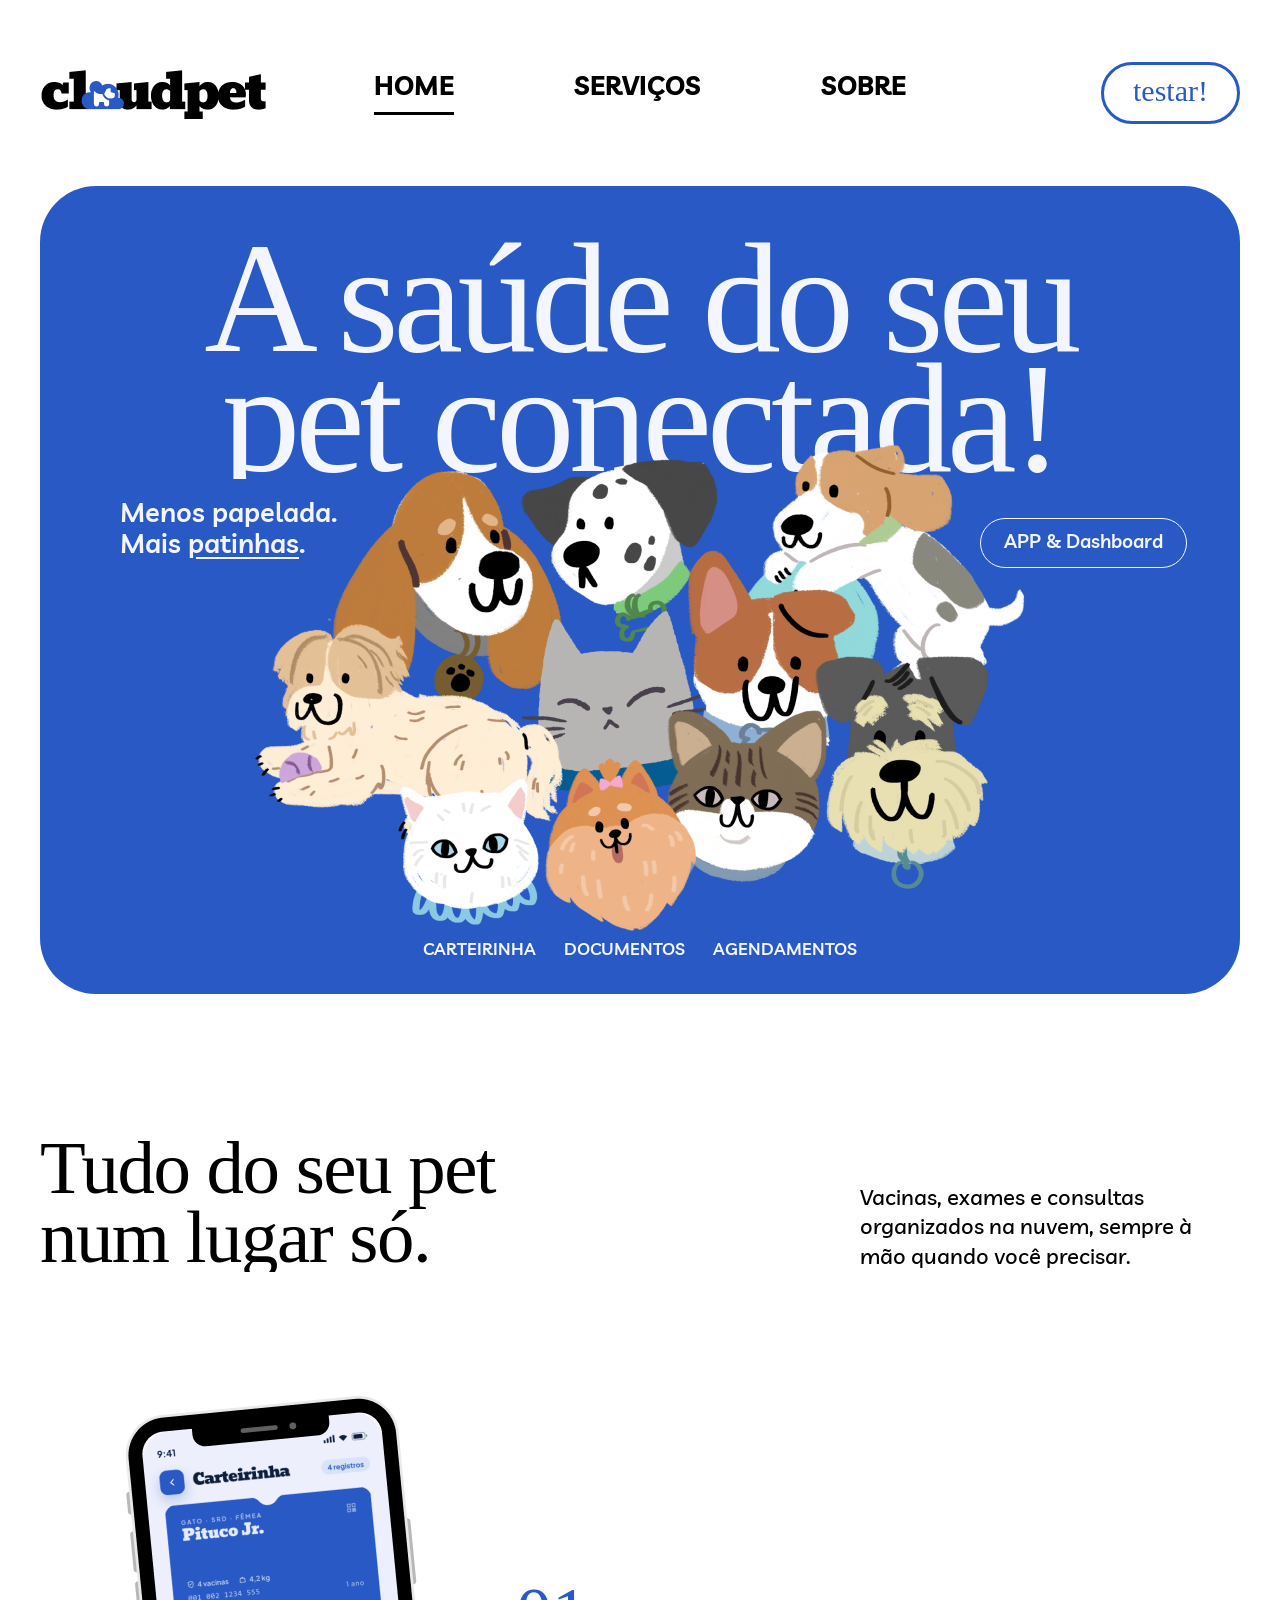
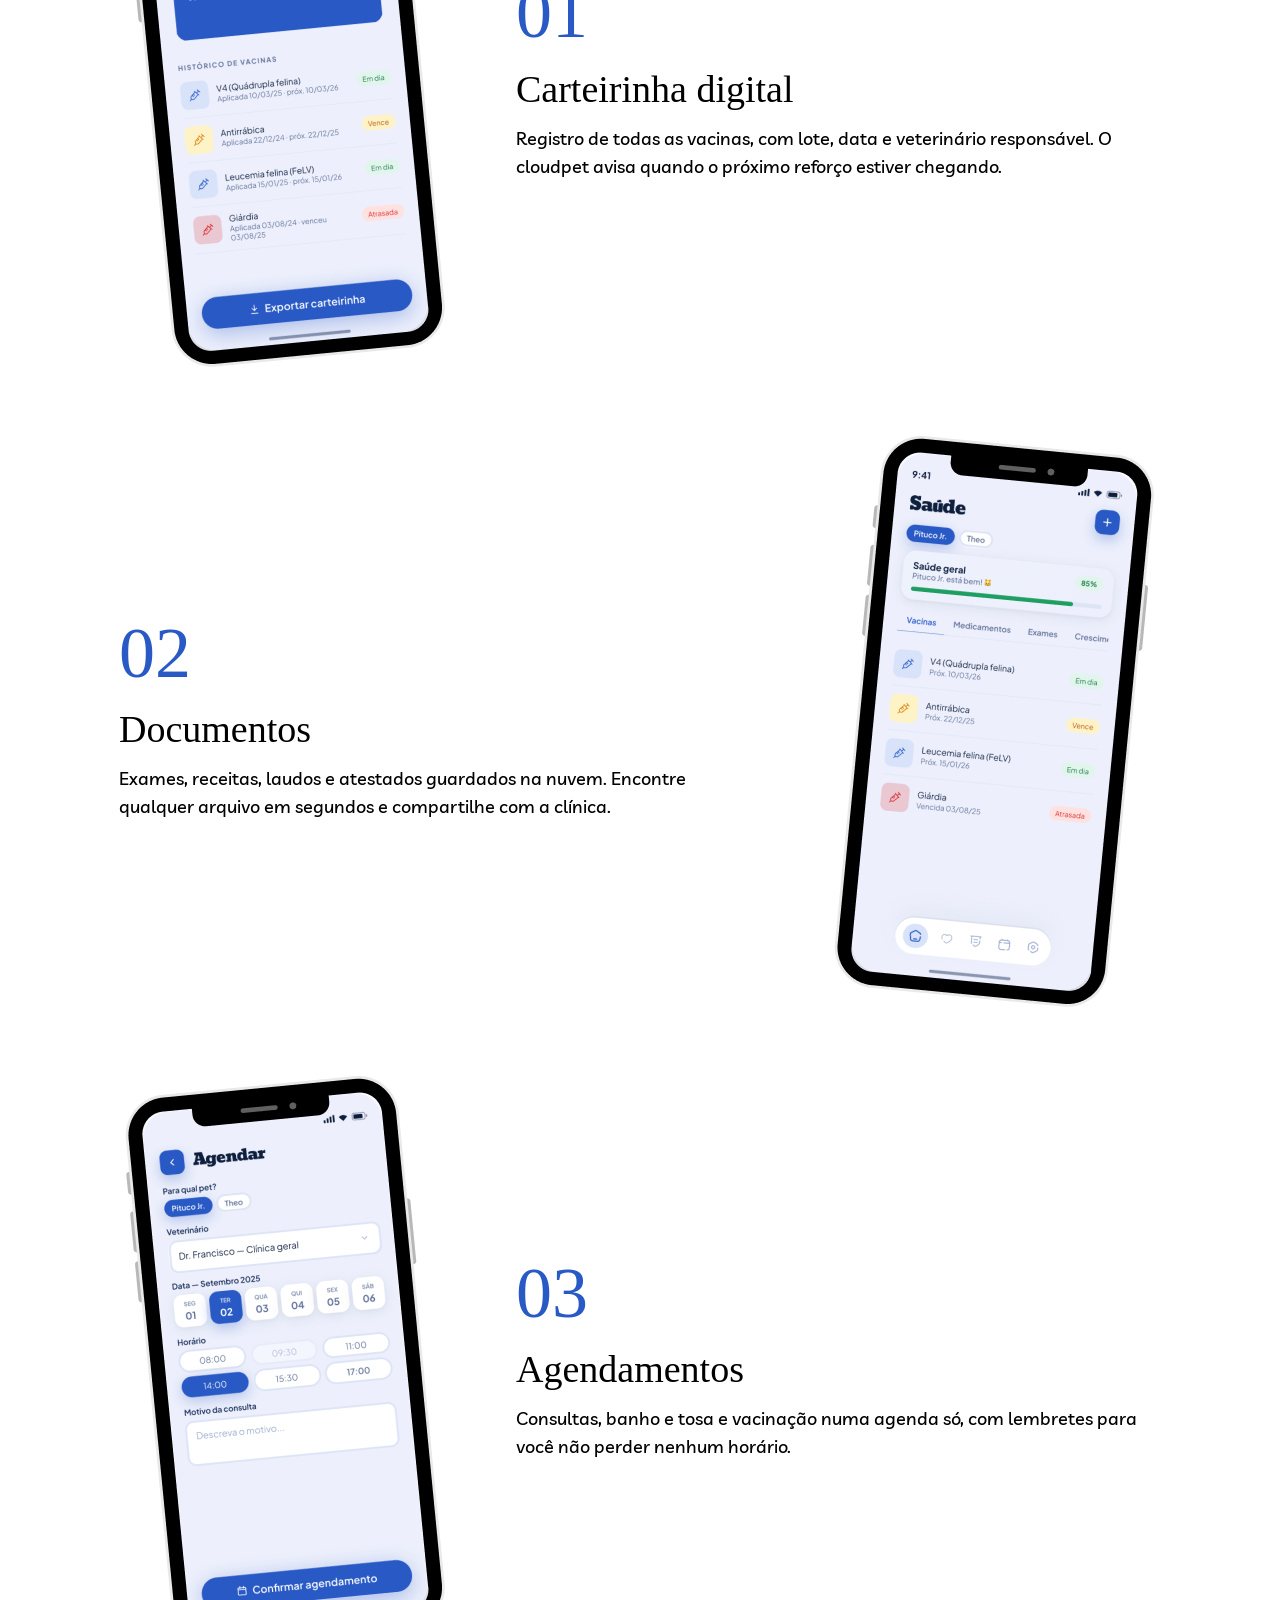
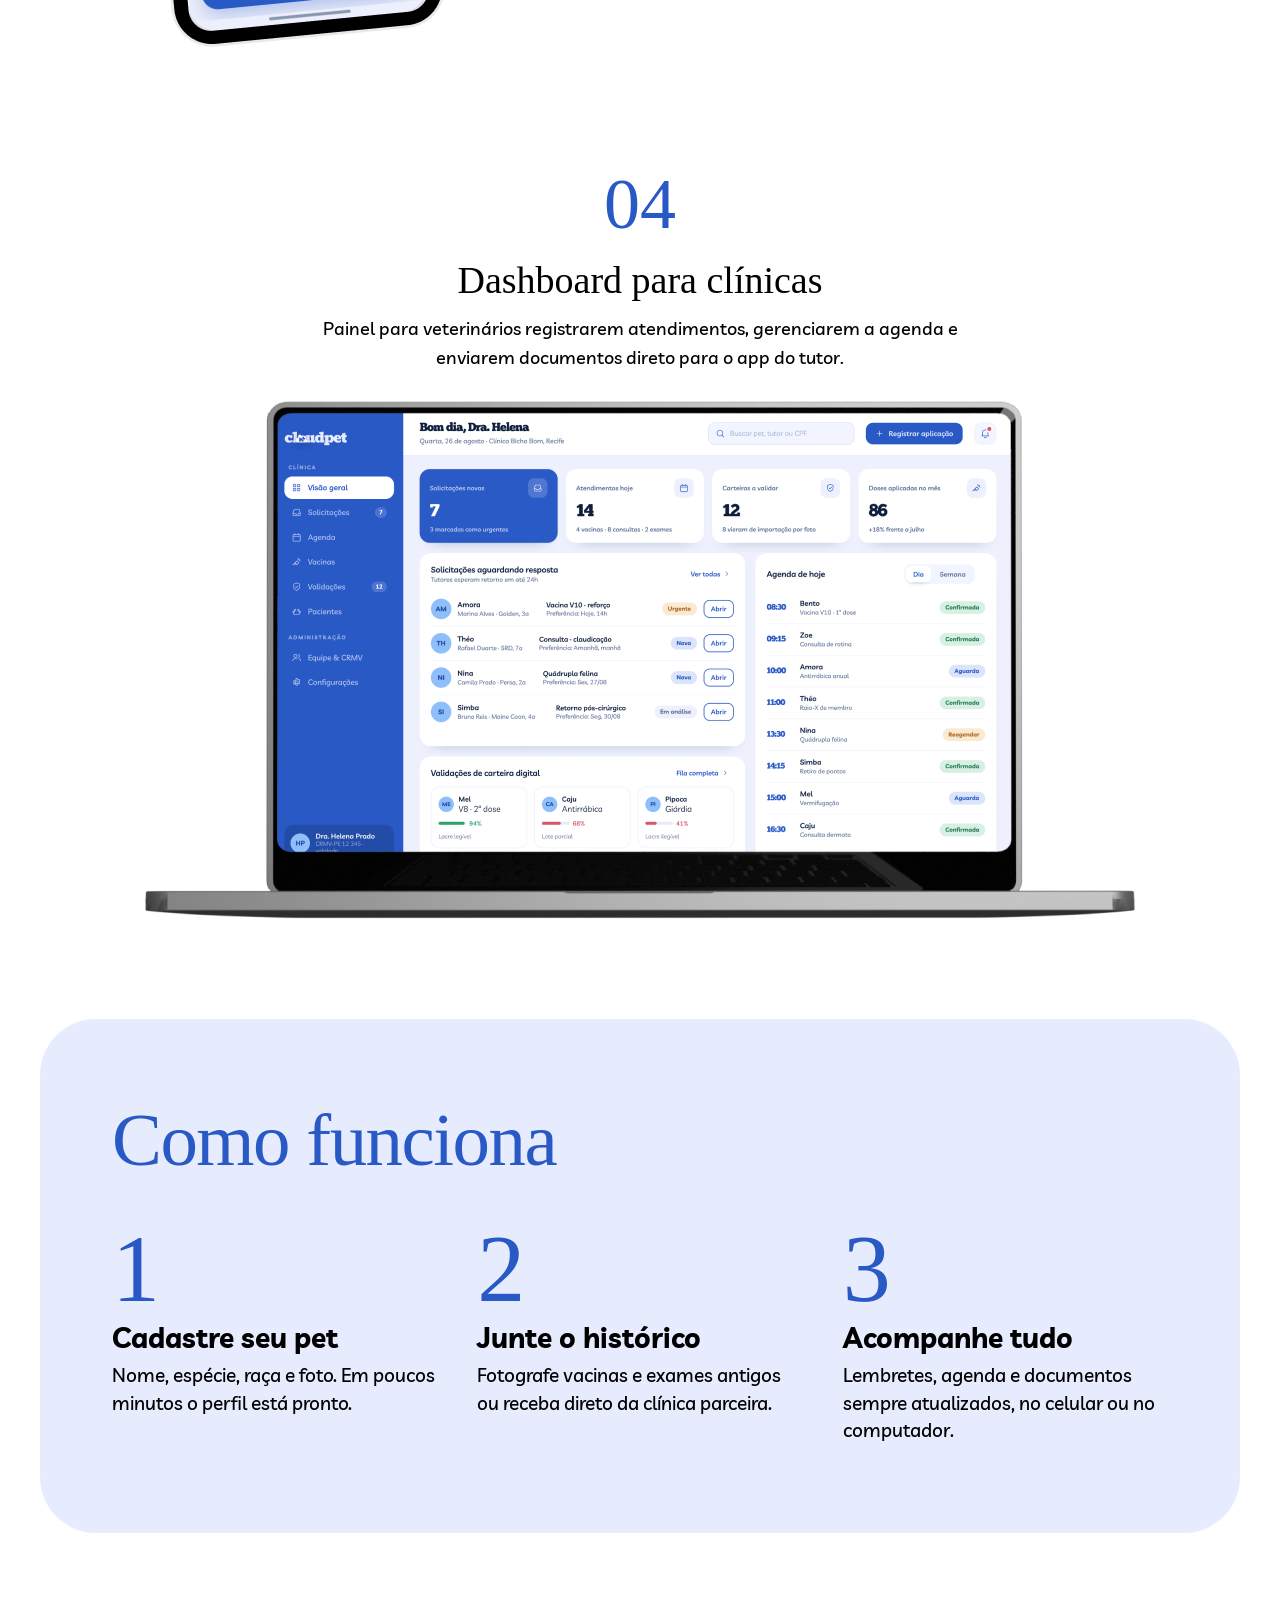
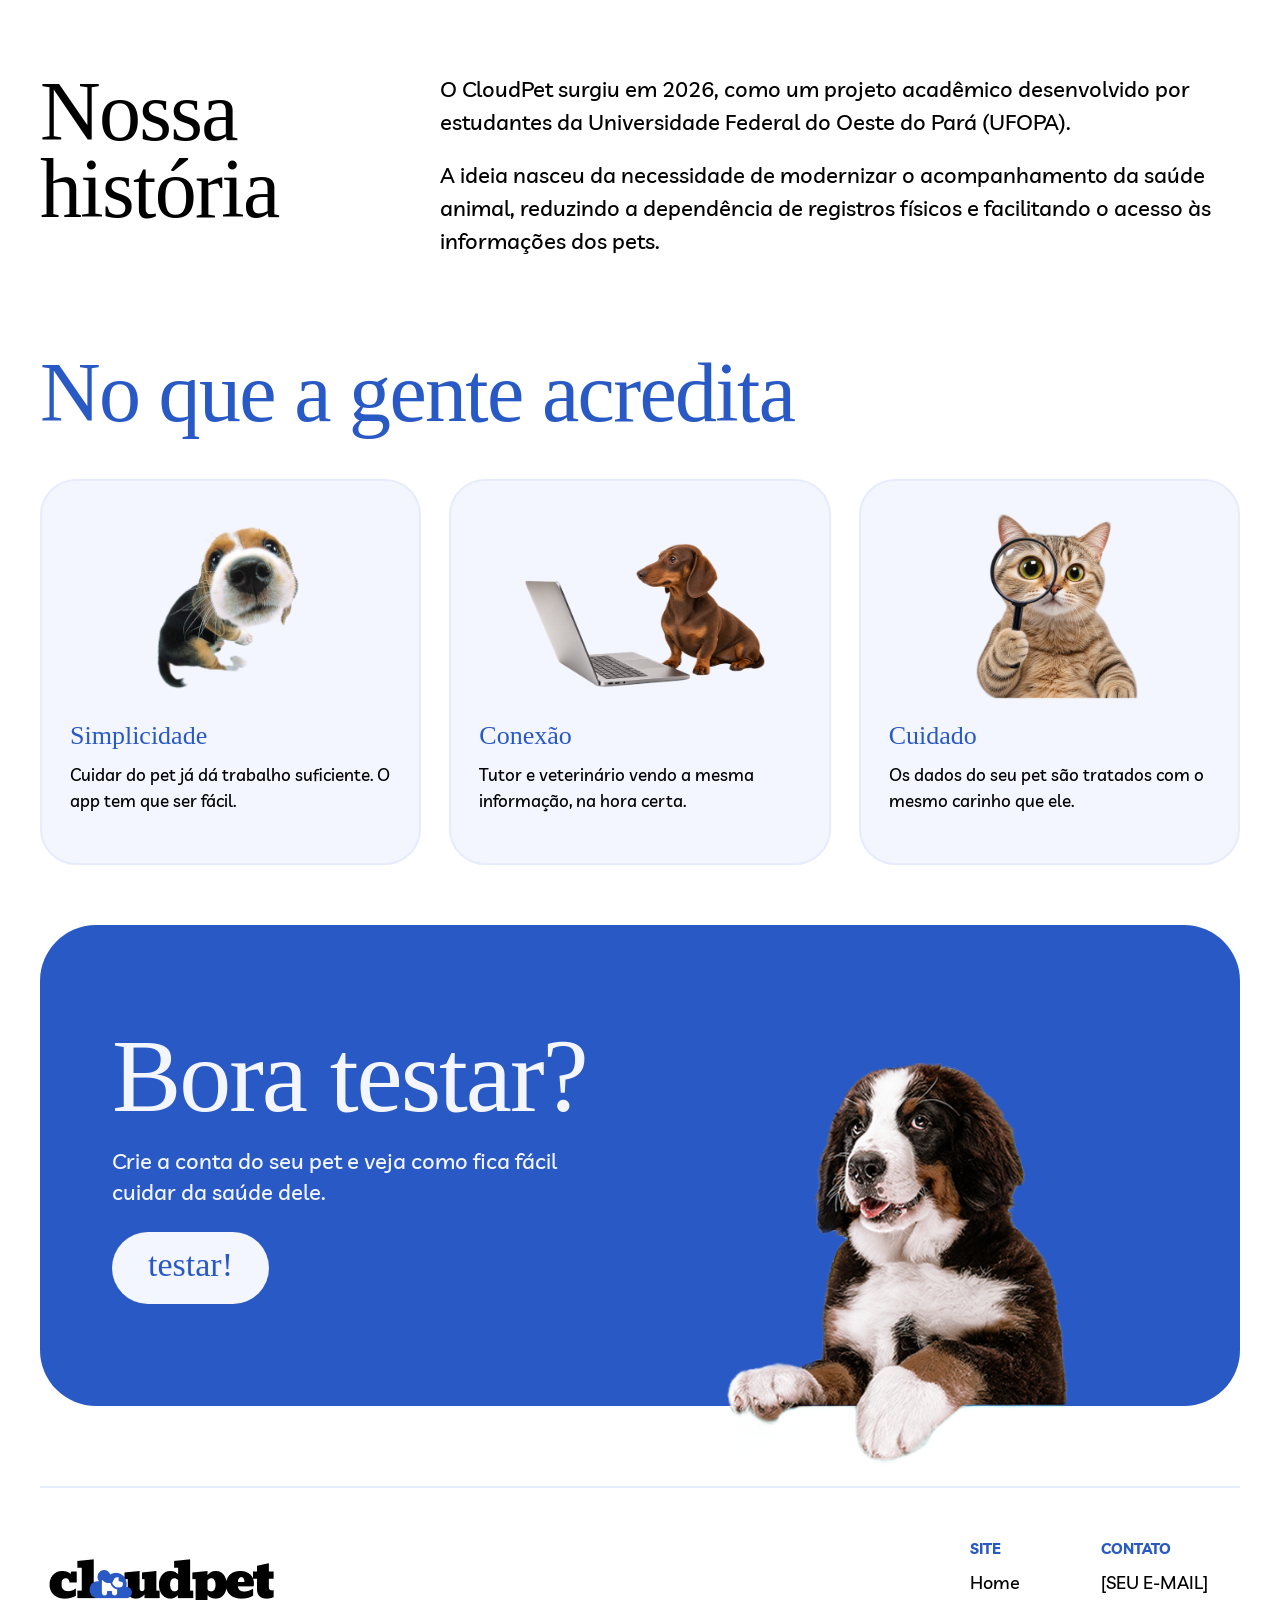
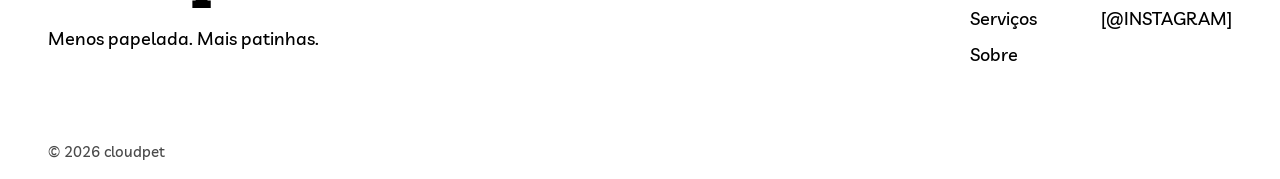
==== index.html @ 72452ed3 "feat: initial files" ====
<!doctype html>
<html lang="pt-BR">
  <head>
    <meta charset="UTF-8" />
    <meta name="viewport" content="width=device-width, initial-scale=1, viewport-fit=cover" />
    <meta name="description" content="Cloudpet reúne vacinas, exames, consultas e documentos do seu pet em um só lugar." />
    <title>cloudpet — A saúde do seu pet conectada</title>
    <link rel="preconnect" href="https://db.onlinewebfonts.com" crossorigin />
    <link rel="preconnect" href="https://fonts.googleapis.com" />
    <link rel="preconnect" href="https://fonts.gstatic.com" crossorigin />
    <link rel="preload" href="https://db.onlinewebfonts.com/t/121c0534a4638305bbe716625832a5ba.woff2" as="font" type="font/woff2" crossorigin />
    <link href="https://fonts.googleapis.com/css2?family=Livvic:wght@500;600;700&display=swap" rel="stylesheet" />
    <link rel="stylesheet" href="styles.css" />
    <script src="script.js" defer></script>
  </head>
  <body>
    <!--
      THESIS: A saúde do pet vira uma história conectada; recusamos o hero genérico de app com mockup lateral.
      OWN-WORLD: Azul cloudpet, superfícies lilás-neve, tipografia slab expressiva, cápsulas finas e cantos amplos.
      STORY: O tutor entende a centralização, vê os três recursos, aprende o fluxo e encontra o teste.
      FIRST VIEWPORT: Navegação leve sobre um campo azul; título monumental, matilha central e atalhos na base.
      FORM: Reprodução fiel do frame Figma 548:34, direção visual fixada pelo usuário; seed key figma-548-34.
      FINISH: unreviewed and undocumented is unfinished; this build ends with the finish review, the verdict, and DESIGN.md
    -->
    <header class="site-header shell" id="home">
      <a class="brand" href="#home" aria-label="cloudpet — início">
        <img src="assets/cloudpet-logo.png" alt="cloudpet" width="228" height="92" />
      </a>

      <button class="menu-button" type="button" aria-label="Abrir menu" aria-expanded="false" aria-controls="main-nav">
        <span></span><span></span>
      </button>

      <nav class="main-nav" id="main-nav" aria-label="Principal">
        <a class="active" href="#home">Home</a>
        <a href="#servicos">Serviços</a>
        <a href="#sobre">Sobre</a>
      </nav>

      <a class="button button-outline header-cta" href="#testar">testar!</a>
    </header>

    <main>
      <section class="hero shell" aria-labelledby="hero-title">
        <h1 id="hero-title">A saúde do seu<br />pet conectada!</h1>
        <p class="hero-note">Menos papelada.<br />Mais <a href="#servicos">patinhas</a>.</p>
        <a class="hero-chip" href="#sobre">APP &amp; Dashboard</a>
        <img class="hero-pets" src="assets/pets-hero.png" alt="Ilustração de vários cães e gatos juntos" width="770" height="486" />
        <nav class="hero-links" aria-label="Recursos em destaque">
          <a href="#carteirinha">Carteirinha</a>
          <a href="#documentos">Documentos</a>
          <a href="#agendamentos">Agendamentos</a>
        </nav>
      </section>

      <section class="features shell section-space" id="servicos" aria-labelledby="features-title">
        <div class="section-intro reveal">
          <h2 id="features-title">Tudo do seu pet<br />num lugar só.</h2>
          <p>Vacinas, exames e consultas organizados na nuvem, sempre à mão quando você precisar.</p>
        </div>

        <div class="service-details">
          <article class="service-detail reveal" id="carteirinha">
            <figure class="service-visual">
              <img src="assets/carteirinha-digital.png" alt="Carteirinha digital do pet exibida no aplicativo cloudpet" width="333" height="580" />
            </figure>
            <div class="service-copy">
              <span class="service-number" aria-hidden="true">01</span>
              <h3>Carteirinha digital</h3>
              <p>Registro de todas as vacinas, com lote, data e veterinário responsável. O cloudpet avisa quando o próximo reforço estiver chegando.</p>
            </div>
          </article>

          <article class="service-detail service-detail--reverse reveal" id="documentos">
            <figure class="service-visual">
              <img src="assets/documentos-phone.png" alt="Documentos de saúde do pet organizados no aplicativo cloudpet" width="333" height="580" />
            </figure>
            <div class="service-copy">
              <span class="service-number" aria-hidden="true">02</span>
              <h3>Documentos</h3>
              <p>Exames, receitas, laudos e atestados guardados na nuvem. Encontre qualquer arquivo em segundos e compartilhe com a clínica.</p>
            </div>
          </article>

          <article class="service-detail reveal" id="agendamentos">
            <figure class="service-visual">
              <img src="assets/agendamentos-phone.png" alt="Agenda de consultas e cuidados exibida no aplicativo cloudpet" width="333" height="580" />
            </figure>
            <div class="service-copy">
              <span class="service-number" aria-hidden="true">03</span>
              <h3>Agendamentos</h3>
              <p>Consultas, banho e tosa e vacinação numa agenda só, com lembretes para você não perder nenhum horário.</p>
            </div>
          </article>

          <article class="service-detail service-detail--dashboard reveal">
            <div class="service-copy">
              <span class="service-number" aria-hidden="true">04</span>
              <h3>Dashboard para clínicas</h3>
              <p>Painel para veterinários registrarem atendimentos, gerenciarem a agenda e enviarem documentos direto para o app do tutor.</p>
            </div>
            <figure class="service-visual">
              <img src="assets/dashboard-clinicas.png" alt="Dashboard cloudpet para clínicas veterinárias exibido em um notebook" width="991" height="518" />
            </figure>
          </article>
        </div>
      </section>

      <section class="steps shell reveal" aria-labelledby="steps-title">
        <h2 id="steps-title">Como funciona</h2>
        <ol>
          <li><span>1</span><h3>Cadastre seu pet</h3><p>Nome, espécie, raça e foto. Em poucos minutos o perfil está pronto.</p></li>
          <li><span>2</span><h3>Junte o histórico</h3><p>Fotografe vacinas e exames antigos ou receba direto da clínica parceira.</p></li>
          <li><span>3</span><h3>Acompanhe tudo</h3><p>Lembretes, agenda e documentos sempre atualizados, no celular ou no computador.</p></li>
        </ol>
      </section>

      <section class="about-section shell section-space" id="sobre" aria-labelledby="about-title">
        <div class="about-story reveal">
          <h2 id="about-title">Nossa<br />história</h2>
          <div class="about-story-copy">
            <p>O CloudPet surgiu em 2026, como um projeto acadêmico desenvolvido por estudantes da Universidade Federal do Oeste do Pará (UFOPA).</p>
            <p>A ideia nasceu da necessidade de modernizar o acompanhamento da saúde animal, reduzindo a dependência de registros físicos e facilitando o acesso às informações dos pets.</p>
          </div>
        </div>

        <div class="beliefs reveal" aria-labelledby="beliefs-title">
          <h2 id="beliefs-title">No que a gente acredita</h2>
          <div class="beliefs-grid">
            <article class="belief-card">
              <div class="belief-visual belief-visual--simplicity">
                <img src="assets/about-simplicidade.png" alt="Cachorrinho curioso aproximando o focinho" width="197" height="197" />
              </div>
              <h3>Simplicidade</h3>
              <p>Cuidar do pet já dá trabalho suficiente. O app tem que ser fácil.</p>
            </article>

            <article class="belief-card">
              <div class="belief-visual belief-visual--connection">
                <img src="assets/about-conexao.png" alt="Cachorro ao lado de um notebook" width="700" height="467" />
              </div>
              <h3>Conexão</h3>
              <p>Tutor e veterinário vendo a mesma informação, na hora certa.</p>
            </article>

            <article class="belief-card">
              <div class="belief-visual belief-visual--care">
                <img src="assets/about-cuidado.png" alt="Gato observando através de uma lupa" width="600" height="486" />
              </div>
              <h3>Cuidado</h3>
              <p>Os dados do seu pet são tratados com o mesmo carinho que ele.</p>
            </article>
          </div>
        </div>
      </section>

      <section class="cta shell reveal" id="testar" aria-labelledby="cta-title">
        <div class="cta-copy">
          <h2 id="cta-title">Bora testar?</h2>
          <p>Crie a conta do seu pet e veja como fica fácil cuidar da saúde dele.</p>
          <a class="button button-light" href="#contato" data-test-access>testar!</a>
          <p class="cta-status" id="cta-status" role="status" aria-live="polite" hidden></p>
        </div>
        <img class="dog" src="assets/puppy-cta-v2.png" alt="Filhote de boiadeiro de Berna apoiado na borda" width="1224" height="1008" />
      </section>
    </main>

    <footer class="site-footer shell">
      <div class="footer-brand">
        <img src="assets/cloudpet-logo.png" alt="cloudpet" width="228" height="92" />
        <p>Menos papelada. Mais patinhas.</p>
      </div>
      <div class="footer-links">
        <div><strong>Site</strong><a href="#home">Home</a><a href="#servicos">Serviços</a><a href="#sobre">Sobre</a></div>
        <div id="contato"><strong>Contato</strong><span>[SEU E-MAIL]</span><span>[@INSTAGRAM]</span></div>
      </div>
      <small>© <span id="current-year">2026</span> cloudpet</small>
    </footer>
  </body>
</html>
---- styles.css ----
@font-face {
  font-family: "ChunkFiveEx";
  src:
    url("https://db.onlinewebfonts.com/t/121c0534a4638305bbe716625832a5ba.woff2") format("woff2"),
    url("https://db.onlinewebfonts.com/t/121c0534a4638305bbe716625832a5ba.woff") format("woff");
  font-style: normal;
  font-weight: 400;
  font-display: swap;
}

:root {
  --blue: #2859c5;
  --blue-dark: #1847ad;
  --ink: #000;
  --snow: #f4f6ff;
  --mist: #e7ebfe;
  --muted: #4a4a4a;
  --display: "ChunkFiveEx", "Chunk Five", Rockwell, Georgia, serif;
  --body: "Livvic", Arial, sans-serif;
  --shell: 1360px;
  --ease-arrive: cubic-bezier(.16, 1, .3, 1);
}

*, *::before, *::after { box-sizing: border-box; }

html { scroll-behavior: smooth; }

body {
  margin: 0;
  color: var(--ink);
  background: #fff;
  font-family: var(--body);
  font-size: 18px;
  font-weight: 500;
  line-height: 1.45;
  overflow-x: hidden;
}

img { display: block; max-width: 100%; height: auto; }
h1, h2, h3, p { overflow-wrap: break-word; }
a { color: inherit; text-decoration: none; }
button { font: inherit; }

.shell {
  width: min(var(--shell), calc(100% - 80px));
  margin-inline: auto;
}

.site-header {
  position: relative;
  z-index: 100;
  min-height: 186px;
  display: grid;
  grid-template-columns: 1fr auto 1fr;
  align-items: center;
  gap: 40px;
  animation: header-in 620ms var(--ease-arrive) both;
}

.brand { justify-self: start; width: 228px; height: 92px; }
.brand img, .footer-brand img { width: 228px; height: 92px; object-fit: contain; }

.main-nav { display: flex; align-items: center; gap: 112px; }
.main-nav a {
  padding: 8px 4px 12px;
  font-size: 26px;
  font-weight: 700;
  text-transform: uppercase;
}
.main-nav a::after {
  content: "";
  display: block;
  height: 3px;
  margin-top: 8px;
  background: currentColor;
  transform: scaleX(0);
  transform-origin: left;
  transition: transform 220ms ease;
}
.main-nav a:hover::after, .main-nav a:focus-visible::after, .main-nav a.active::after { transform: scaleX(1); }

.button {
  width: max-content;
  min-height: 62px;
  display: inline-flex;
  align-items: center;
  justify-content: center;
  padding: 10px 29px 15px;
  border-radius: 999px;
  font-family: var(--display);
  font-size: 30px;
  line-height: 1;
  transition: transform 180ms ease, background-color 180ms ease, color 180ms ease;
}
.button:hover { transform: translateY(-2px); }
.button:focus-visible, a:focus-visible, button:focus-visible { outline: 3px solid #f0c852; outline-offset: 4px; }
.button-outline { border: 3px solid var(--blue); color: var(--blue); }
.button-outline:hover { color: #fff; background: var(--blue); }
.header-cta { justify-self: end; }
.menu-button { display: none; }

.hero {
  position: relative;
  height: 808px;
  overflow: hidden;
  border-radius: 56px;
  color: var(--snow);
  background: var(--blue);
}

.hero h1, h2, .service-detail h3, .service-number, .steps li > span {
  font-family: var(--display);
  font-weight: 400;
}

.hero h1 {
  position: relative;
  z-index: 2;
  margin: 52px 24px 0;
  font-size: clamp(76px, 12.3vw, 177px);
  line-height: .765;
  letter-spacing: -.035em;
  text-align: center;
  text-wrap: balance;
  animation: hero-title-in 780ms cubic-bezier(.16,1,.3,1) both;
}

.hero-pets {
  position: absolute;
  z-index: 2;
  bottom: 63px;
  left: 50%;
  width: 770px;
  height: 486px;
  object-fit: contain;
  transform: translateX(-50%);
  animation: hero-pets-in 900ms 90ms cubic-bezier(.16,1,.3,1) both;
}

@keyframes hero-title-in {
  from { opacity: .2; filter: blur(8px); clip-path: inset(0 0 34% 0); transform: translateY(18px); }
  to { opacity: 1; filter: blur(0); clip-path: inset(0); transform: translateY(0); }
}

@keyframes hero-pets-in {
  from { opacity: .35; filter: blur(7px); transform: translateX(-50%) translateY(34px) scale(.97); }
  to { opacity: 1; filter: blur(0); transform: translateX(-50%) translateY(0) scale(1); }
}

.hero-note {
  position: absolute;
  z-index: 3;
  top: 311px;
  left: 80px;
  margin: 0;
  font-size: 27px;
  font-weight: 600;
  line-height: 1.15;
  animation: hero-support-in 620ms 260ms var(--ease-arrive) both;
}
.hero-note a { text-decoration: underline; text-underline-offset: 4px; }
.hero-chip {
  display: inline-flex;
  align-items: center;
  min-height: 46px;
  padding: 9px 23px 11px;
  border: 1px solid currentColor;
  border-radius: 999px;
  font-size: 19px;
  font-weight: 600;
}
.hero-chip { position: absolute; z-index: 3; top: 332px; right: 53px; }
.hero-chip { animation: hero-support-in 620ms 340ms var(--ease-arrive) both; }
.hero-links {
  position: absolute;
  z-index: 3;
  bottom: 22px;
  left: 50%;
  display: flex;
  gap: 28px;
  transform: translateX(-50%);
}
.hero-links a { padding: 10px 0; font-size: 17px; font-weight: 600; text-transform: uppercase; }
.hero-links { animation: hero-support-in 620ms 440ms var(--ease-arrive) both; }

@keyframes header-in {
  from { opacity: .2; transform: translateY(-18px); }
  to { opacity: 1; transform: translateY(0); }
}

@keyframes hero-support-in {
  from { opacity: 0; filter: blur(6px); }
  to { opacity: 1; filter: blur(0); }
}

.section-space { padding-block: 140px 40px; }
.section-intro { display: grid; grid-template-columns: minmax(0, 820px) 380px; align-items: end; justify-content: space-between; gap: 40px; margin-bottom: 56px; }
.section-intro h2, .steps h2, .about-story h2, .beliefs h2, .cta h2 {
  margin: 0;
  font-size: clamp(58px, 5.85vw, 84px);
  line-height: .92;
  letter-spacing: -.02em;
}
.section-intro p { max-width: 380px; margin: 0; font-size: 22px; line-height: 1.35; }

.service-details { display: grid; gap: 60px; padding-top: 64px; }
.service-detail {
  min-height: 580px;
  display: grid;
  grid-template-columns: 333px minmax(0, 645px);
  grid-template-areas: "visual copy";
  align-items: center;
  justify-content: center;
  gap: 64px;
}
.service-detail--reverse { grid-template-areas: "copy visual"; grid-template-columns: minmax(0, 645px) 333px; }
.service-visual { grid-area: visual; margin: 0; }
.service-visual img { width: 100%; height: auto; }
.service-copy { grid-area: copy; width: 100%; }
.service-number { display: block; color: var(--blue); font-size: 72px; line-height: .9; }
.service-detail h3 { margin: 19px 0 10px; font-size: 38px; line-height: 1.3; }
.service-detail p { max-width: 645px; margin: 0; font-size: 18px; line-height: 1.6; }
.service-detail--dashboard {
  min-height: 0;
  grid-template-columns: minmax(0, 991px);
  grid-template-areas: "copy" "visual";
  gap: 28px;
  padding-top: 60px;
  text-align: center;
}
.service-detail--dashboard .service-copy { max-width: 645px; justify-self: center; }
.service-detail--dashboard .service-visual { width: 100%; max-width: 991px; }

.steps {
  margin-top: 60px;
  padding: 87px 72px 88px;
  border-radius: 56px;
  background: var(--mist);
}
.steps h2 { color: var(--blue); }
.steps ol { display: grid; grid-template-columns: repeat(3, 1fr); gap: 40px; margin: 52px 0 0; padding: 0; list-style: none; }
.steps li > span { color: var(--blue); font-size: 96px; line-height: .9; }
.steps h3 { margin: 8px 0 8px; font-size: 28px; line-height: 1.2; }
.steps p { max-width: 360px; margin: 0; font-size: 19px; line-height: 1.45; }

.about-section { padding-bottom: 60px; }
.about-story {
  display: grid;
  grid-template-columns: minmax(0, 1fr) minmax(0, 2fr);
  gap: 0;
  align-items: start;
}
.about-story h2 { margin: 0; font-size: 84px; line-height: .92; letter-spacing: -.02em; }
.about-story-copy { display: grid; gap: 20px; }
.about-story-copy p { max-width: 850px; margin: 0; font-size: 22px; line-height: 1.5; }
.beliefs { padding-top: 96px; }
.beliefs h2 { margin: 0; color: var(--blue); font-size: 84px; line-height: .92; letter-spacing: -.02em; }
.beliefs-grid { display: grid; grid-template-columns: repeat(3, minmax(0, 1fr)); gap: 28px; margin-top: 48px; }
.belief-card {
  min-height: 386px;
  display: grid;
  grid-template-rows: 194px auto 1fr;
  align-content: start;
  padding: 28px;
  border: 2px solid var(--mist);
  border-radius: 36px;
  background: var(--snow);
  overflow: hidden;
}
.belief-visual { display: flex; align-items: center; justify-content: center; min-width: 0; }
.belief-visual img { width: auto; max-width: 100%; height: auto; max-height: 100%; object-fit: contain; }
.belief-visual--simplicity img { width: 197px; }
.belief-visual--connection img { width: 318px; }
.belief-visual--care img { width: 300px; }
.belief-card h3 { margin: 16px 0 9px; color: var(--blue); font-family: var(--display); font-size: 26px; font-weight: 400; line-height: 1.3; }
.belief-card p { max-width: 38ch; margin: 0; font-size: 17px; line-height: 1.55; }

.cta {
  position: relative;
  isolation: isolate;
  min-height: 457px;
  display: grid;
  grid-template-columns: 1fr 541px;
  align-items: center;
  gap: 40px;
  padding: 35px 72px 0;
  overflow: visible;
  border-radius: 56px;
  color: var(--snow);
  background: var(--blue);
}
.cta-copy { position: relative; z-index: 1; align-self: center; padding-bottom: 34px;}
.cta h2 { font-size: 104px; }
.cta p { max-width: 520px; margin: 22px 0 24px; font-size: 22px; line-height: 1.4; }
.cta .cta-status { max-width: 480px; margin: 14px 0 0; font-size: 16px; }
.button-light { min-height: 72px; padding: 13px 36px 18px; color: var(--blue); background: var(--snow); font-size: 34px; }
.cta > img { position: relative; z-index: 2; align-self: end; width: 541px; height: auto; object-fit: contain; }
.dog { transform: translateY(62px) !important; }

.site-footer {
  min-height: 293px;
  position: relative;
  display: flex;
  justify-content: space-between;
  padding: 48px 8px 66px;
  border-top: 2px solid var(--mist);
  margin-top: 80px;
}
.footer-brand p { margin: -2px 0 0; }
.footer-links { display: flex; gap: 64px; padding-top: 2px; }
.footer-links > div { display: flex; flex-direction: column; gap: 10px; }
.footer-links strong { color: var(--blue); font-size: 15px; text-transform: uppercase; }
.footer-links a, .footer-links span { font-size: 18px; }
.site-footer small { position: absolute; bottom: 16px; left: 8px; color: var(--muted); font-size: 15px; }

.reveal { opacity: 1; transform: none; }

.js .reveal {
  opacity: 0;
  filter: blur(8px);
  clip-path: inset(0 0 10% 0);
  transform: translateY(30px);
  transition:
    opacity 620ms var(--ease-arrive),
    filter 620ms var(--ease-arrive),
    clip-path 700ms var(--ease-arrive),
    transform 700ms var(--ease-arrive);
  will-change: opacity, filter, clip-path, transform;
}

.js .reveal.is-visible {
  opacity: 1;
  filter: blur(0);
  clip-path: inset(0);
  transform: translate3d(0, 0, 0);
  will-change: auto;
}

.js .service-detail.reveal,
.js .about-story.reveal,
.js .beliefs.reveal,
.js .cta.reveal {
  opacity: 1;
  filter: none;
  clip-path: none;
  transform: none;
  transition: none;
  will-change: auto;
}

.js .service-detail.reveal .service-visual,
.js .service-detail.reveal .service-copy,
.js .about-story.reveal > h2,
.js .about-story.reveal .about-story-copy,
.js .beliefs.reveal > h2,
.js .beliefs.reveal .belief-card,
.js .cta.reveal .cta-copy,
.js .cta.reveal > img {
  opacity: 0;
  filter: blur(7px);
  transition: opacity 600ms var(--ease-arrive), filter 600ms var(--ease-arrive), transform 700ms var(--ease-arrive);
  will-change: opacity, filter, transform;
}

.js .service-detail.reveal .service-visual { transform: translateX(-34px) rotate(-1deg); }
.js .service-detail.reveal .service-copy { transform: translateX(34px); transition-delay: 90ms; }
.js .service-detail--reverse.reveal .service-visual { transform: translateX(34px) rotate(1deg); }
.js .service-detail--reverse.reveal .service-copy { transform: translateX(-34px); }
.js .service-detail--dashboard.reveal .service-visual { transform: translateY(28px); }
.js .service-detail--dashboard.reveal .service-copy { transform: translateY(20px); }

.js .about-story.reveal > h2,
.js .cta.reveal .cta-copy { transform: translateX(-30px); }
.js .about-story.reveal .about-story-copy,
.js .cta.reveal > img { transform: translateX(30px); transition-delay: 90ms; }
.js .beliefs.reveal > h2 { transform: translateY(22px); }
.js .beliefs.reveal .belief-card { transform: translateY(32px); }
.js .beliefs.reveal .belief-card:nth-child(1) { transition-delay: 70ms; }
.js .beliefs.reveal .belief-card:nth-child(2) { transition-delay: 130ms; }
.js .beliefs.reveal .belief-card:nth-child(3) { transition-delay: 190ms; }

.js .service-detail.reveal.is-visible .service-visual,
.js .service-detail.reveal.is-visible .service-copy,
.js .about-story.reveal.is-visible > h2,
.js .about-story.reveal.is-visible .about-story-copy,
.js .beliefs.reveal.is-visible > h2,
.js .beliefs.reveal.is-visible .belief-card,
.js .cta.reveal.is-visible .cta-copy,
.js .cta.reveal.is-visible > img {
  opacity: 1;
  filter: blur(0);
  transform: translate3d(0, 0, 0);
  will-change: auto;
}

@media (max-width: 1120px) {
  .shell { width: min(var(--shell), calc(100% - 40px)); }
  .site-header { min-height: 132px; grid-template-columns: 1fr auto auto; }
  .main-nav { gap: 38px; }
  .main-nav a { font-size: 18px; }
  .brand, .brand img { width: 160px; height: auto; }
  .header-cta { min-height: 48px; font-size: 24px; }
  .hero { height: 680px; }
  .hero h1 { margin-top: 55px; }
  .hero-pets { bottom: 56px; width: 650px; height: auto; }
  .hero-note { top: 290px; left: 48px; }
  .hero-chip { top: 305px; right: 40px; }
  .section-intro { grid-template-columns: minmax(0, 1fr) 320px; }
  .cta { grid-template-columns: 1fr 46%; }
  .cta h2 { font-size: 78px; }
}

@media (max-width: 900px) {
  .site-header { min-height: 112px; grid-template-columns: 1fr auto; gap: 16px; }
  .header-cta { display: none; }
  .menu-button {
    display: grid;
    gap: 7px;
    width: 46px;
    height: 46px;
    place-content: center;
    border: 2px solid var(--blue);
    border-radius: 50%;
    color: var(--blue);
    background: #fff;
  }
  .menu-button span { display: block; width: 20px; height: 2px; background: currentColor; transition: transform 180ms ease; }
  .menu-button[aria-expanded="true"] span:first-child { transform: translateY(4.5px) rotate(45deg); }
  .menu-button[aria-expanded="true"] span:last-child { transform: translateY(-4.5px) rotate(-45deg); }
  .main-nav {
    position: absolute;
    z-index: 20;
    top: 92px;
    right: max(20px, env(safe-area-inset-right));
    display: none;
    min-width: 220px;
    padding: 16px;
    border: 2px solid var(--mist);
    border-radius: 16px;
    background: #fff;
    box-shadow: 0 14px 34px rgba(40,89,197,.14);
  }
  .main-nav.open { display: flex; flex-direction: column; align-items: stretch; gap: 2px; }
  .main-nav a { min-height: 44px; display: flex; align-items: center; padding: 8px 10px; font-size: 17px; }
  .main-nav a::after { display: none; }

  .service-detail,
  .service-detail--reverse { grid-template-columns: minmax(240px, 30vw) minmax(0, 1fr); gap: 44px; }
  .service-detail--reverse { grid-template-columns: minmax(0, 1fr) minmax(240px, 30vw); }
  .service-detail--dashboard { grid-template-columns: minmax(0, 1fr); }
  .about-story { grid-template-columns: minmax(260px, 1fr) minmax(0, 1.7fr); gap: 36px; }
  .about-story h2, .beliefs h2 { font-size: 68px; }
  .beliefs-grid { grid-template-columns: repeat(2, minmax(0, 1fr)); }
  .belief-card:last-child { grid-column: 1 / -1; }
}

@media (max-width: 760px) {
  body {
    padding-left: env(safe-area-inset-left);
    padding-right: env(safe-area-inset-right);
    font-size: 16px;
  }
  .shell { width: calc(100% - 32px); }
  .site-header { min-height: 96px; }
  .brand, .brand img { width: 132px; height: auto; }
  .main-nav { top: 80px; right: max(16px, env(safe-area-inset-right)); }

  .hero {
    height: auto;
    min-height: 0;
    display: grid;
    grid-template-columns: minmax(0, 1fr) auto;
    grid-template-rows: auto auto auto auto;
    align-items: center;
    gap: 18px 12px;
    padding: 36px 20px 16px;
    border-radius: 28px;
  }
  .hero h1 {
    grid-column: 1 / -1;
    margin: 0;
    font-size: clamp(36px, 11.5vw, 56px);
    line-height: .88;
    letter-spacing: -.025em;
  }
  .hero-note {
    position: static;
    grid-column: 1;
    margin: 0;
    font-size: 16px;
    line-height: 1.25;
    animation-delay: 180ms;
  }
  .hero-chip {
    position: static;
    grid-column: 2;
    justify-self: end;
    min-height: 40px;
    padding: 7px 13px 9px;
    font-size: 13px;
    white-space: nowrap;
    animation-delay: 230ms;
  }
  .hero-pets {
    position: static;
    grid-column: 1 / -1;
    width: min(100%, 520px);
    height: auto;
    max-width: 100%;
    margin: -4px auto -10px;
    transform: none;
    animation: none;
  }
  .hero-links {
    position: static;
    grid-column: 1 / -1;
    width: 100%;
    display: grid;
    grid-template-columns: repeat(3, minmax(0, 1fr));
    gap: 6px;
    padding-top: 8px;
    border-top: 1px solid rgba(244,246,255,.45);
    transform: none;
    animation-delay: 300ms;
  }
  .hero-links a {
    min-height: 44px;
    display: flex;
    align-items: center;
    justify-content: center;
    padding: 7px 2px;
    font-size: clamp(9px, 2.8vw, 12px);
    text-align: center;
  }

  .section-space { padding-block: 72px 20px; }
  .section-intro { display: block; margin-bottom: 34px; }
  .section-intro h2, .steps h2, .about-story h2, .beliefs h2, .cta h2 {
    font-size: clamp(40px, 11.5vw, 58px);
    line-height: .96;
    letter-spacing: -.02em;
    text-wrap: balance;
  }
  .section-intro p { max-width: 34ch; margin-top: 22px; font-size: 17px; line-height: 1.5; }
  .service-details { gap: 72px; padding-top: 26px; }
  .service-detail,
  .service-detail--reverse,
  .service-detail--dashboard {
    min-height: 0;
    grid-template-columns: 1fr;
    grid-template-areas: "copy" "visual";
    gap: 22px;
    padding-top: 0;
    text-align: left;
  }
  .service-detail--dashboard { gap: 28px; }
  .service-visual {
    width: clamp(210px, 62vw, 260px);
    justify-self: center;
  }
  .service-detail--dashboard .service-visual {
    width: min(100%, 520px);
  }
  .service-copy { width: 100%; max-width: 38rem; }
  .service-number { font-size: 48px; }
  .service-detail h3 { margin: 10px 0 9px; font-size: clamp(28px, 8vw, 34px); line-height: 1.14; }
  .service-detail p { max-width: 38ch; font-size: 16px; line-height: 1.55; }
  .service-detail--dashboard .service-copy { justify-self: start; }

  .js .service-detail.reveal .service-visual,
  .js .service-detail--reverse.reveal .service-visual,
  .js .service-detail.reveal .service-copy,
  .js .service-detail--reverse.reveal .service-copy,
  .js .about-story.reveal > h2,
  .js .about-story.reveal .about-story-copy,
  .js .cta.reveal .cta-copy,
  .js .cta.reveal > img {
    transform: translateY(22px);
  }

  .steps { margin-top: 44px; padding: 46px 24px 48px; border-radius: 28px; }
  .steps ol { grid-template-columns: 1fr; gap: 34px; margin-top: 38px; }
  .steps li > span { font-size: 64px; }
  .steps h3 { margin-top: 2px; font-size: 23px; }
  .steps p { max-width: 36ch; font-size: 16px; line-height: 1.5; }

  .about-section { padding-bottom: 34px; }
  .about-story { grid-template-columns: 1fr; gap: 28px; }
  .about-story h2 { font-size: clamp(48px, 14vw, 58px); }
  .about-story-copy { gap: 18px; }
  .about-story-copy p { max-width: 38ch; font-size: 17px; line-height: 1.55; }
  .beliefs { padding-top: 72px; }
  .beliefs h2 { max-width: 9ch; font-size: clamp(42px, 12vw, 56px); text-wrap: balance; }
  .beliefs-grid { grid-template-columns: 1fr; gap: 18px; margin-top: 34px; }
  .belief-card,
  .belief-card:last-child {
    grid-column: auto;
    grid-template-rows: 170px auto auto;
    min-height: 0;
    padding: 22px;
    border-radius: 28px;
  }
  .belief-visual--simplicity img { width: 154px; }
  .belief-visual--connection img { width: min(100%, 260px); }
  .belief-visual--care img { width: min(100%, 210px); }
  .belief-card h3 { margin-top: 14px; font-size: 24px; }
  .belief-card p { font-size: 16px; line-height: 1.5; }

  .cta {
    --cta-image-bleed: clamp(112px, 32vw, 200px);
    min-height: 0;
    grid-template-columns: 1fr;
    grid-template-rows: auto auto;
    gap: 8px;
    padding: 42px 24px 0;
    border-radius: 28px;
  }
  .cta-copy { padding: 0; }
  .dog { transform: translateY(53px) !important; }
  .cta p { max-width: 34ch; margin: 18px 0; font-size: 17px; line-height: 1.5; }
  .button-light { min-height: 58px; padding: 10px 27px 14px; font-size: 28px; }
  .cta > img {
    width: calc(100% + var(--cta-image-bleed));
    max-width: none;
    height: auto;
    align-self: end;
    justify-self: end;
    margin-left: 0;
    margin-right: calc(var(--cta-image-bleed) * -.55);
    object-fit: contain;
  }

  .site-footer { min-height: 440px; flex-direction: column; justify-content: flex-start; gap: 38px; margin-top: 56px; padding: 40px 0 max(60px, env(safe-area-inset-bottom)); }
  .footer-brand img { width: 160px; height: auto; }
  .footer-brand p { margin-top: 4px; }
  .footer-links { display: grid; grid-template-columns: repeat(2, minmax(0, 1fr)); gap: 24px; width: 100%; }
  .footer-links a, .footer-links span { font-size: 16px; overflow-wrap: anywhere; }
  .site-footer small { left: 0; }
}

@media (max-width: 380px) {
  .shell { width: calc(100% - 24px); }
  .hero { padding-inline: 16px; }
  .hero-note { font-size: 15px; }
  .hero-chip { padding-inline: 10px; font-size: 12px; }
  .hero-links { grid-template-columns: 1fr; gap: 0; }
  .hero-links a { min-height: 38px; font-size: 12px; letter-spacing: 0; }
  .service-visual { width: clamp(200px, 60vw, 228px); }
  .service-detail--dashboard .service-visual { width: 100%; }
  .steps { padding-inline: 20px; }
  .footer-links { grid-template-columns: 1fr; gap: 30px; }
}

@media (prefers-reduced-motion: reduce) {
  html { scroll-behavior: auto; }
  *, *::before, *::after { animation-duration: .01ms !important; transition-duration: .01ms !important; }
  .js .reveal,
  .js .service-detail.reveal .service-visual,
  .js .service-detail.reveal .service-copy,
  .js .about-story.reveal > h2,
  .js .about-story.reveal .about-story-copy,
  .js .beliefs.reveal > h2,
  .js .beliefs.reveal .belief-card,
  .js .cta.reveal .cta-copy,
  .js .cta.reveal > img {
    opacity: 1;
    filter: none;
    clip-path: none;
    transform: none;
  }
}
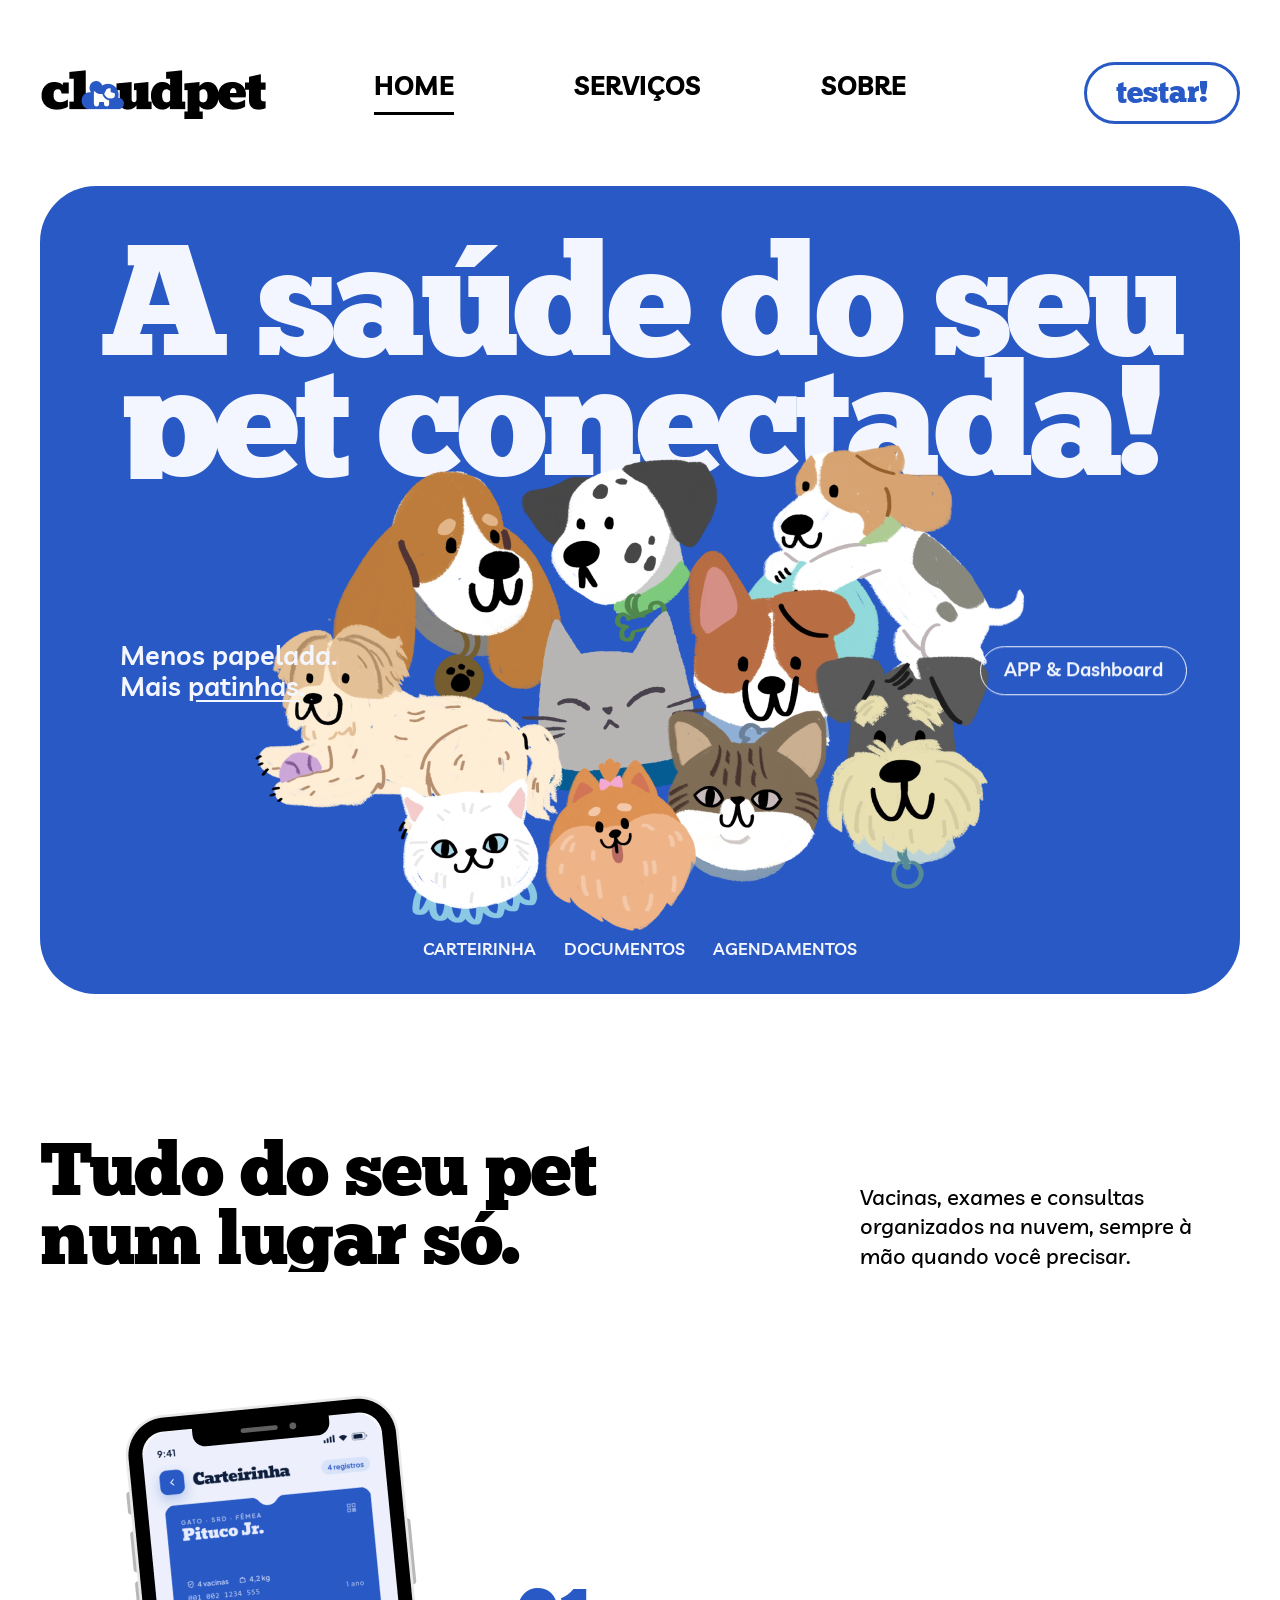
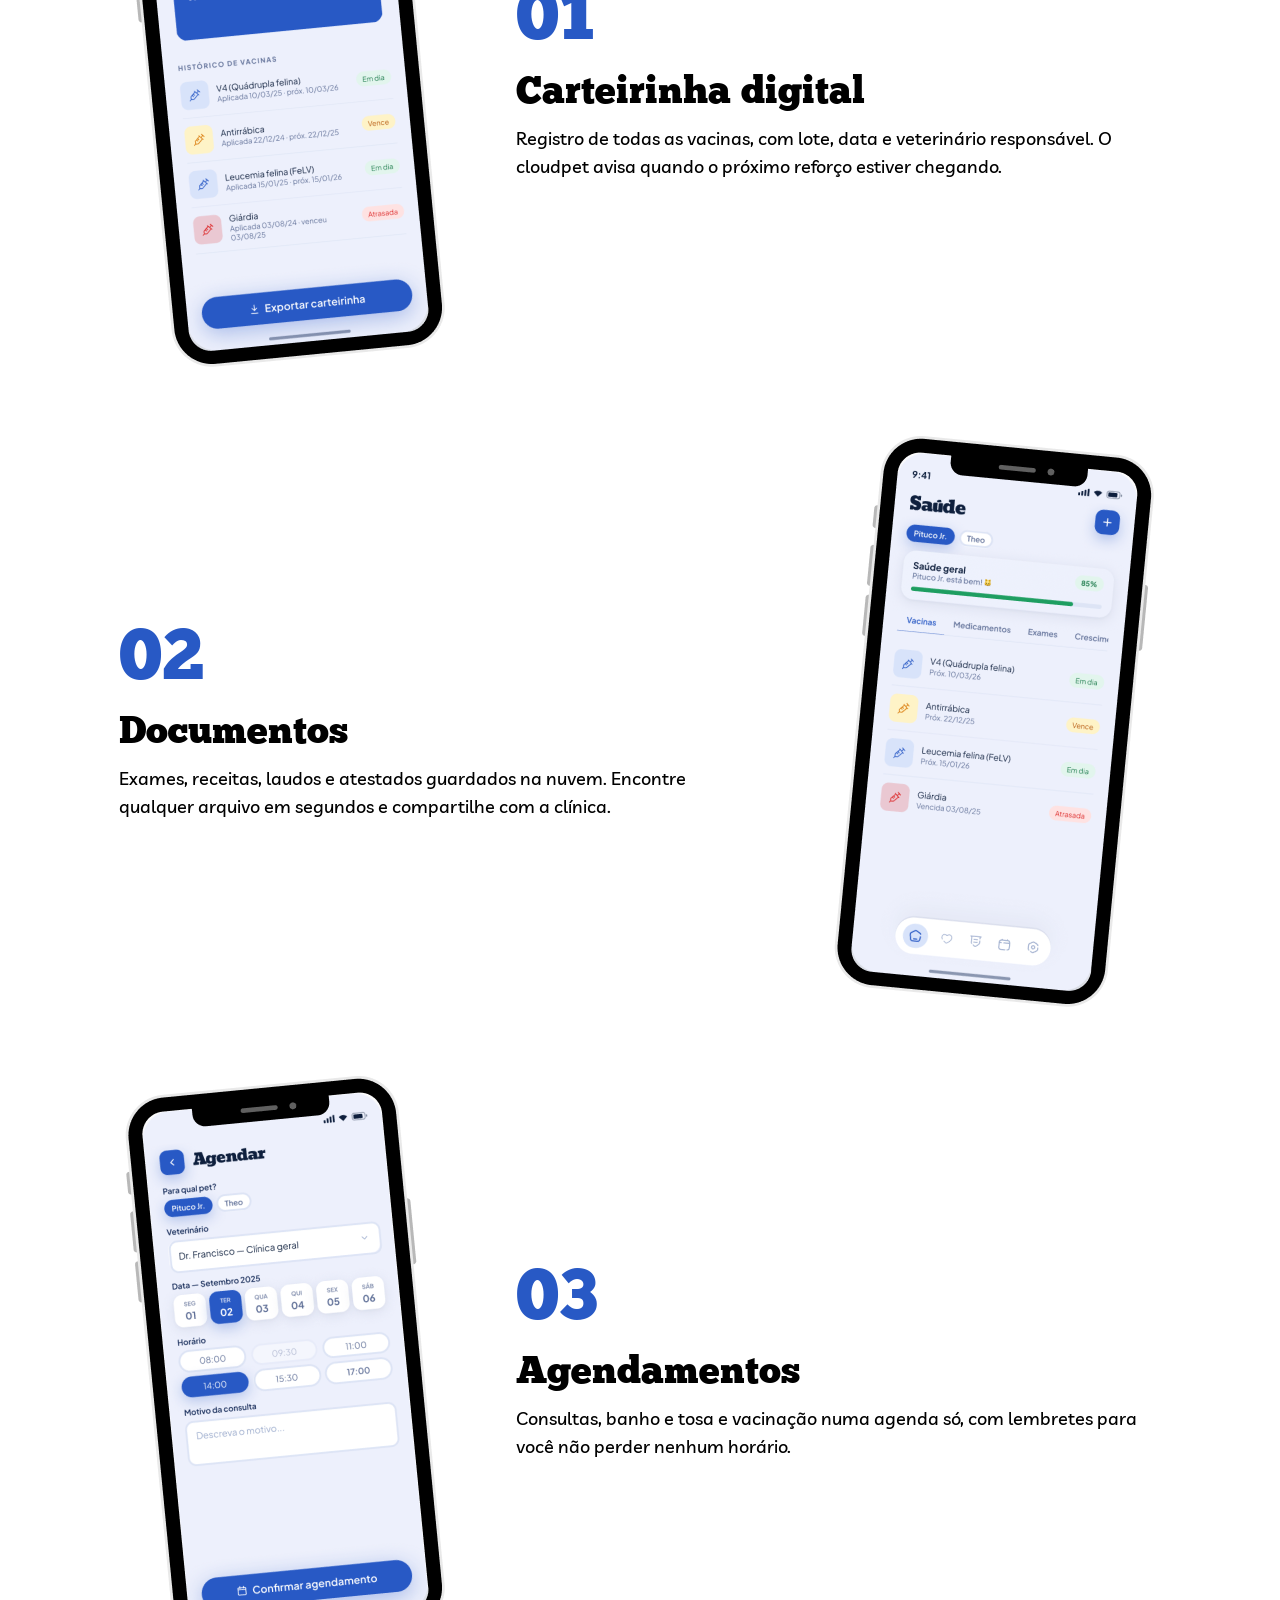
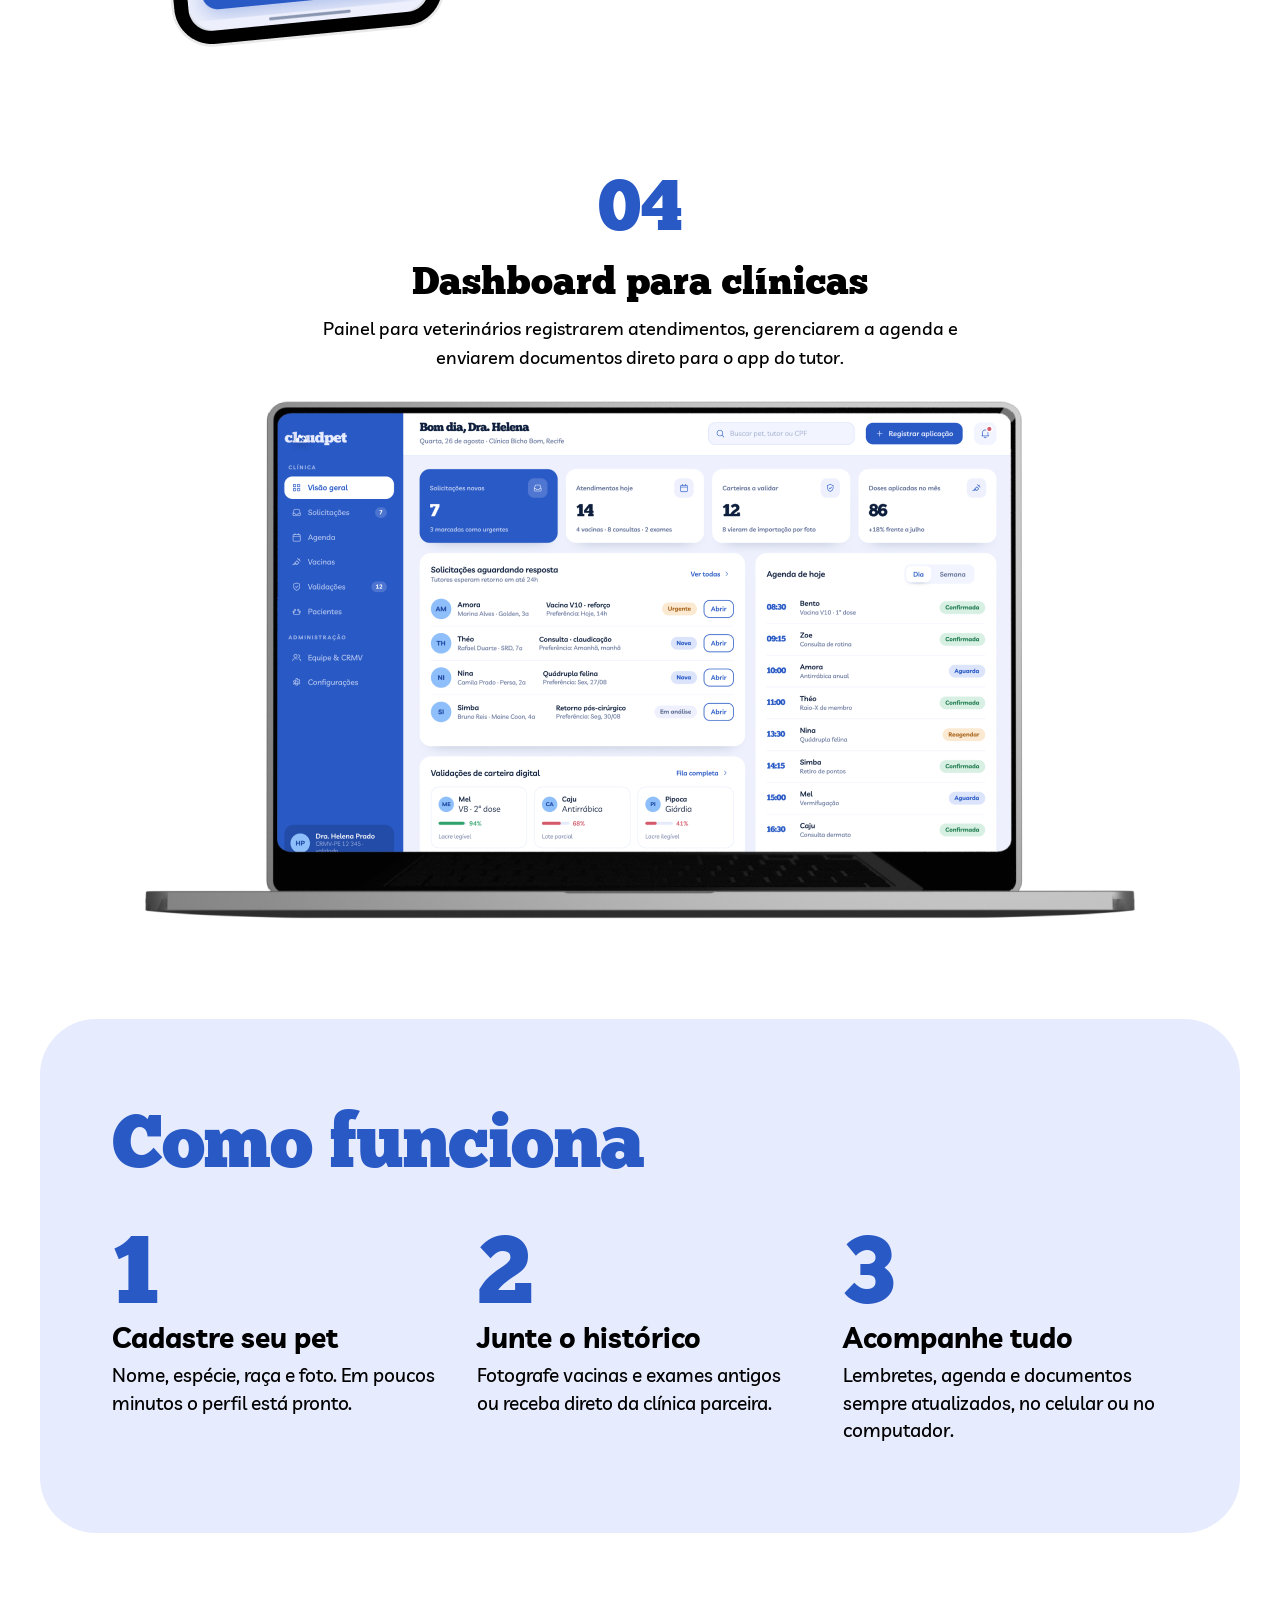
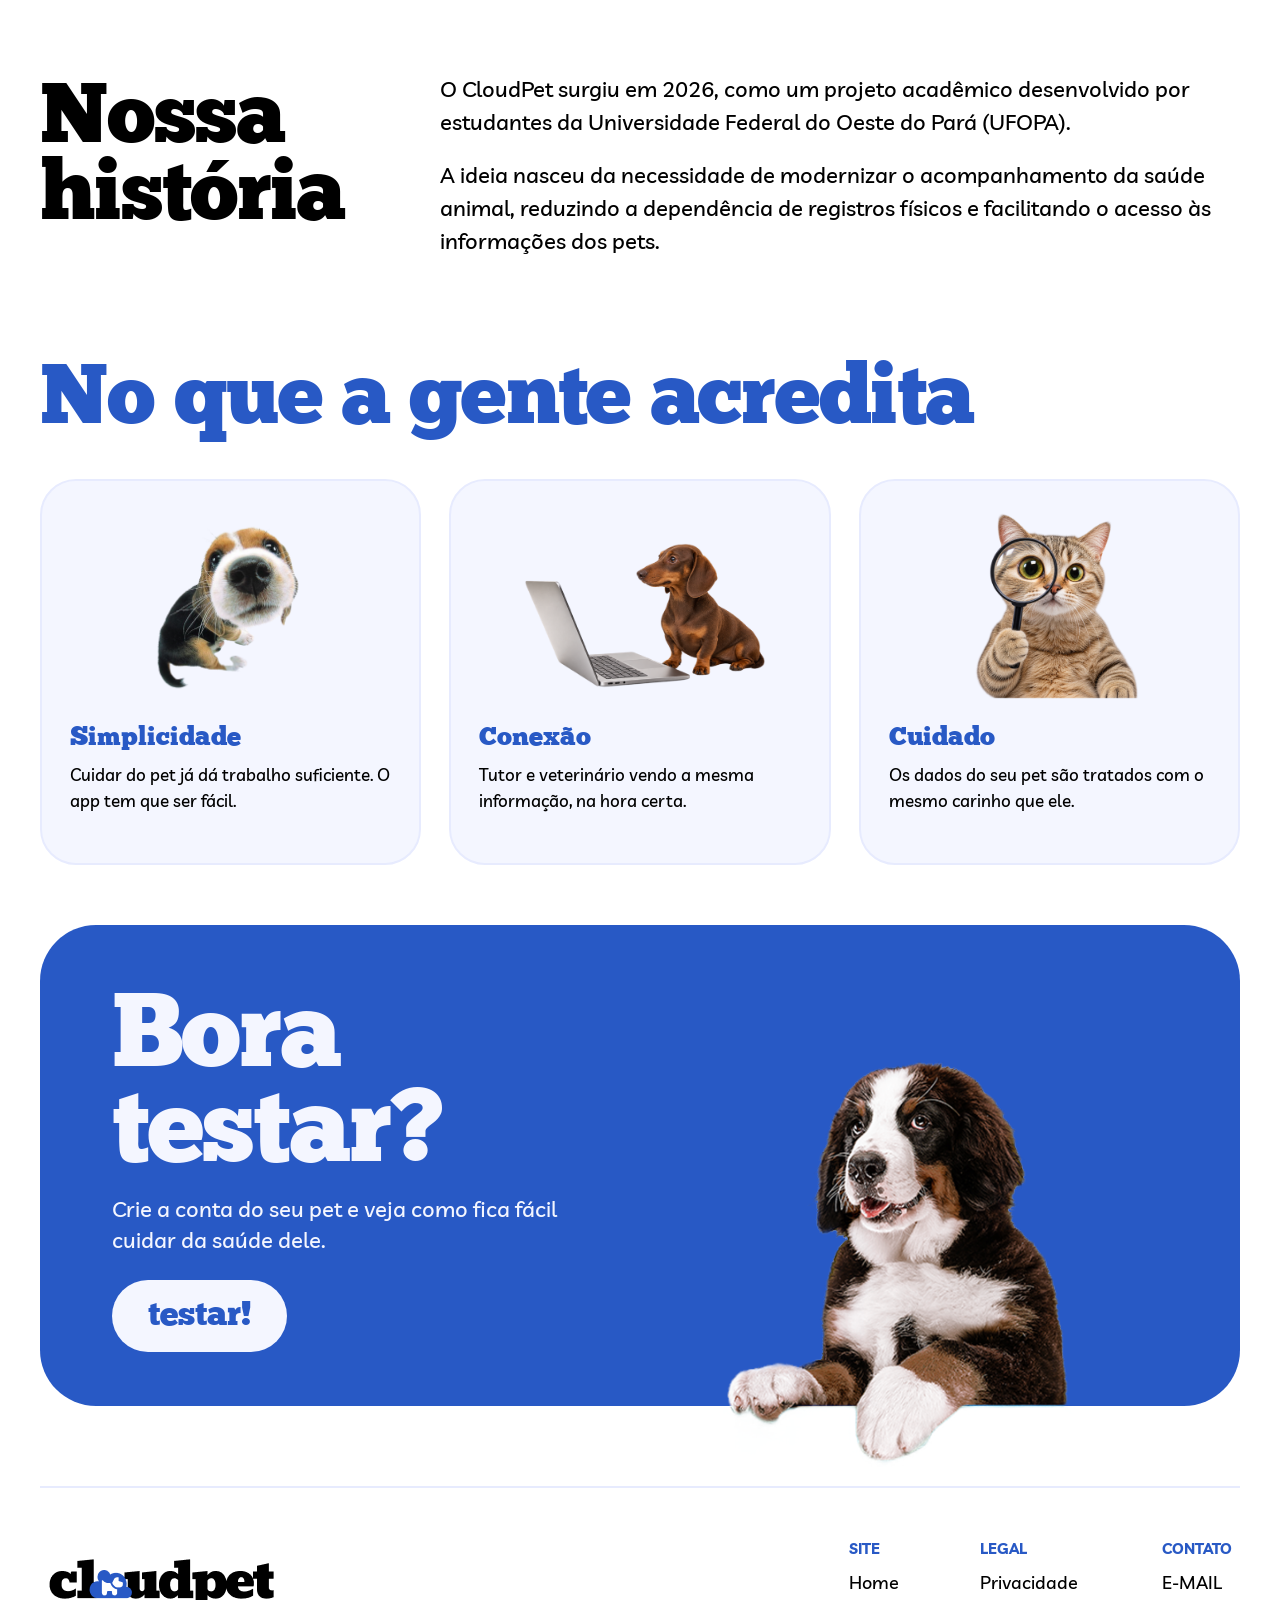
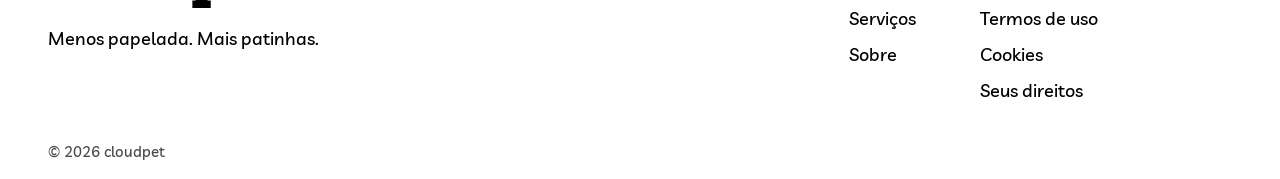
==== commit f1d04e4d: "feat(legal): páginas de privacidade, termos, cookies e direitos do titular (LGPD)" ====
--- a/index.html
+++ b/index.html
@@ -5,10 +5,11 @@
     <meta name="viewport" content="width=device-width, initial-scale=1, viewport-fit=cover" />
     <meta name="description" content="Cloudpet reúne vacinas, exames, consultas e documentos do seu pet em um só lugar." />
     <title>cloudpet — A saúde do seu pet conectada</title>
-    <link rel="preconnect" href="https://db.onlinewebfonts.com" crossorigin />
+    <link rel="icon" href="favicon.ico?v=2" sizes="any" />
+    <link rel="icon" href="favicon-32x32.png?v=2" type="image/png" sizes="32x32" />
+    <link rel="apple-touch-icon" href="apple-touch-icon.png?v=2" sizes="180x180" />
     <link rel="preconnect" href="https://fonts.googleapis.com" />
     <link rel="preconnect" href="https://fonts.gstatic.com" crossorigin />
-    <link rel="preload" href="https://db.onlinewebfonts.com/t/121c0534a4638305bbe716625832a5ba.woff2" as="font" type="font/woff2" crossorigin />
     <link href="https://fonts.googleapis.com/css2?family=Livvic:wght@500;600;700&display=swap" rel="stylesheet" />
     <link rel="stylesheet" href="styles.css" />
     <script src="script.js" defer></script>
@@ -172,7 +173,8 @@
       </div>
       <div class="footer-links">
         <div><strong>Site</strong><a href="#home">Home</a><a href="#servicos">Serviços</a><a href="#sobre">Sobre</a></div>
-        <div id="contato"><strong>Contato</strong><span>[SEU E-MAIL]</span><span>[@INSTAGRAM]</span></div>
+        <div><strong>Legal</strong><a href="privacidade.html">Privacidade</a><a href="termos.html">Termos de uso</a><a href="cookies.html">Cookies</a><a href="direitos.html">Seus direitos</a></div>
+        <div id="contato"><strong>Contato</strong><a href="mailto:contato@cloudpet.zumdigital.com.br">E-MAIL</a></div>
       </div>
       <small>© <span id="current-year">2026</span> cloudpet</small>
     </footer>
--- a/styles.css
+++ b/styles.css
@@ -1,8 +1,6 @@
 @font-face {
   font-family: "ChunkFiveEx";
-  src:
-    url("https://db.onlinewebfonts.com/t/121c0534a4638305bbe716625832a5ba.woff2") format("woff2"),
-    url("https://db.onlinewebfonts.com/t/121c0534a4638305bbe716625832a5ba.woff") format("woff");
+  src: url("assets/ChunkFiveEx.ttf") format("truetype");
   font-style: normal;
   font-weight: 400;
   font-display: swap;
@@ -40,6 +38,21 @@
 h1, h2, h3, p { overflow-wrap: break-word; }
 a { color: inherit; text-decoration: none; }
 button { font: inherit; }
+
+.skip-link {
+  position: fixed;
+  z-index: 1000;
+  top: 12px;
+  left: 12px;
+  padding: 10px 14px;
+  border-radius: 8px;
+  color: #fff;
+  background: var(--blue-dark);
+  transform: translateY(-160%);
+  transition: transform 160ms ease;
+}
+
+.skip-link:focus { transform: translateY(0); }
 
 .shell {
   width: min(var(--shell), calc(100% - 80px));
@@ -150,12 +163,13 @@
 .hero-note {
   position: absolute;
   z-index: 3;
-  top: 311px;
+  top: 60%;
   left: 80px;
   margin: 0;
   font-size: 27px;
   font-weight: 600;
   line-height: 1.15;
+  transform: translateY(-50%);
   animation: hero-support-in 620ms 260ms var(--ease-arrive) both;
 }
 .hero-note a { text-decoration: underline; text-underline-offset: 4px; }
@@ -169,7 +183,7 @@
   font-size: 19px;
   font-weight: 600;
 }
-.hero-chip { position: absolute; z-index: 3; top: 332px; right: 53px; }
+.hero-chip { position: absolute; z-index: 3; top: 60%; right: 53px; transform: translateY(-50%); }
 .hero-chip { animation: hero-support-in 620ms 340ms var(--ease-arrive) both; }
 .hero-links {
   position: absolute;
@@ -403,8 +417,8 @@
   .hero { height: 680px; }
   .hero h1 { margin-top: 55px; }
   .hero-pets { bottom: 56px; width: 650px; height: auto; }
-  .hero-note { top: 290px; left: 48px; }
-  .hero-chip { top: 305px; right: 40px; }
+  .hero-note { left: 48px; }
+  .hero-chip { right: 40px; }
   .section-intro { grid-template-columns: minmax(0, 1fr) 320px; }
   .cta { grid-template-columns: 1fr 46%; }
   .cta h2 { font-size: 78px; }
@@ -432,15 +446,34 @@
     z-index: 20;
     top: 92px;
     right: max(20px, env(safe-area-inset-right));
-    display: none;
+    display: flex;
+    flex-direction: column;
+    align-items: stretch;
+    gap: 2px;
     min-width: 220px;
     padding: 16px;
     border: 2px solid var(--mist);
     border-radius: 16px;
     background: #fff;
     box-shadow: 0 14px 34px rgba(40,89,197,.14);
-  }
-  .main-nav.open { display: flex; flex-direction: column; align-items: stretch; gap: 2px; }
+    opacity: 0;
+    visibility: hidden;
+    pointer-events: none;
+    transform: translateY(-10px) scale(.98);
+    transform-origin: top right;
+    transition:
+      opacity 180ms ease,
+      transform 180ms var(--ease-arrive),
+      visibility 0s linear 180ms;
+  }
+  .main-nav.open {
+    opacity: 1;
+    visibility: visible;
+    pointer-events: auto;
+    transform: translateY(0) scale(1);
+    transition-duration: 240ms, 240ms, 0s;
+    transition-delay: 0s;
+  }
   .main-nav a { min-height: 44px; display: flex; align-items: center; padding: 8px 10px; font-size: 17px; }
   .main-nav a::after { display: none; }
 
@@ -486,19 +519,24 @@
   .hero-note {
     position: static;
     grid-column: 1;
+    align-self: center;
+    justify-self: start;
     margin: 0;
     font-size: 16px;
     line-height: 1.25;
+    transform: none;
     animation-delay: 180ms;
   }
   .hero-chip {
     position: static;
     grid-column: 2;
+    align-self: center;
     justify-self: end;
     min-height: 40px;
     padding: 7px 13px 9px;
     font-size: 13px;
     white-space: nowrap;
+    transform: none;
     animation-delay: 230ms;
   }
   .hero-pets {
@@ -641,6 +679,7 @@
 @media (max-width: 380px) {
   .shell { width: calc(100% - 24px); }
   .hero { padding-inline: 16px; }
+  .hero-details { padding-top: 120px; }
   .hero-note { font-size: 15px; }
   .hero-chip { padding-inline: 10px; font-size: 12px; }
   .hero-links { grid-template-columns: 1fr; gap: 0; }
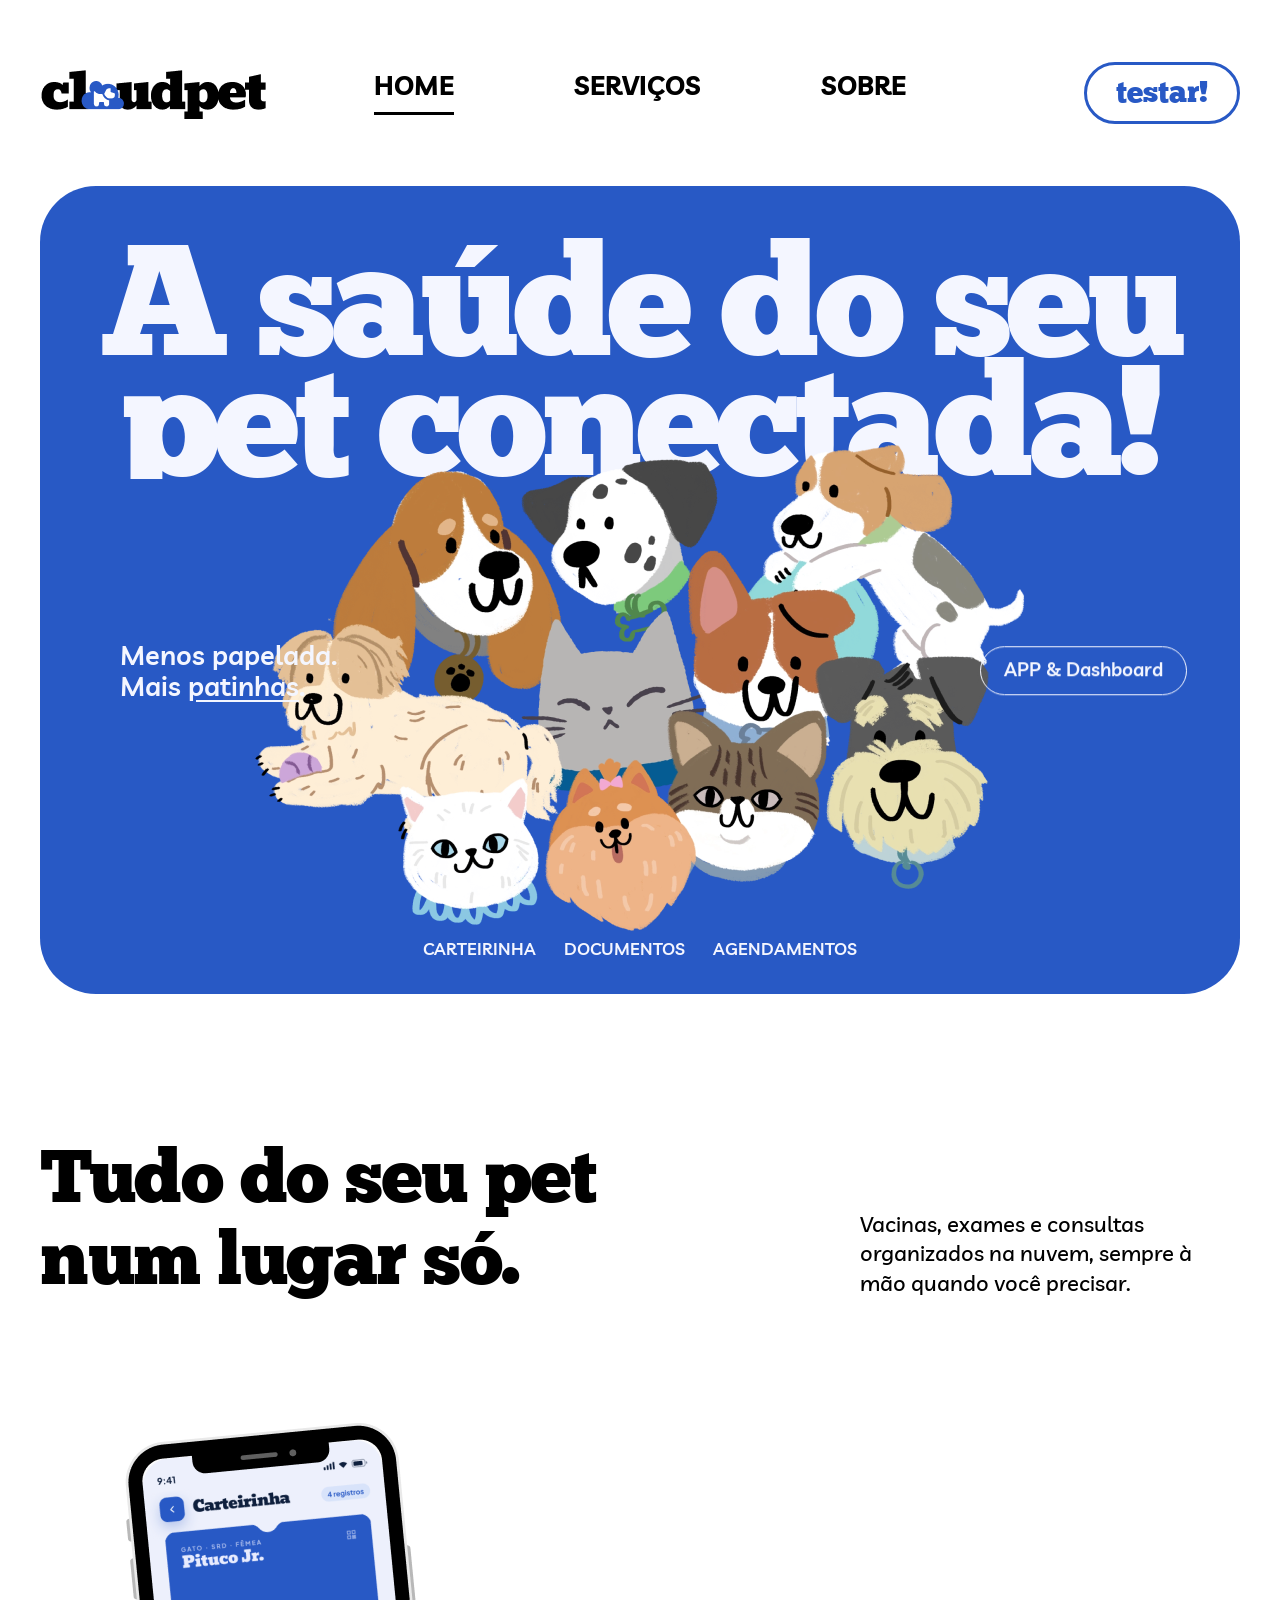
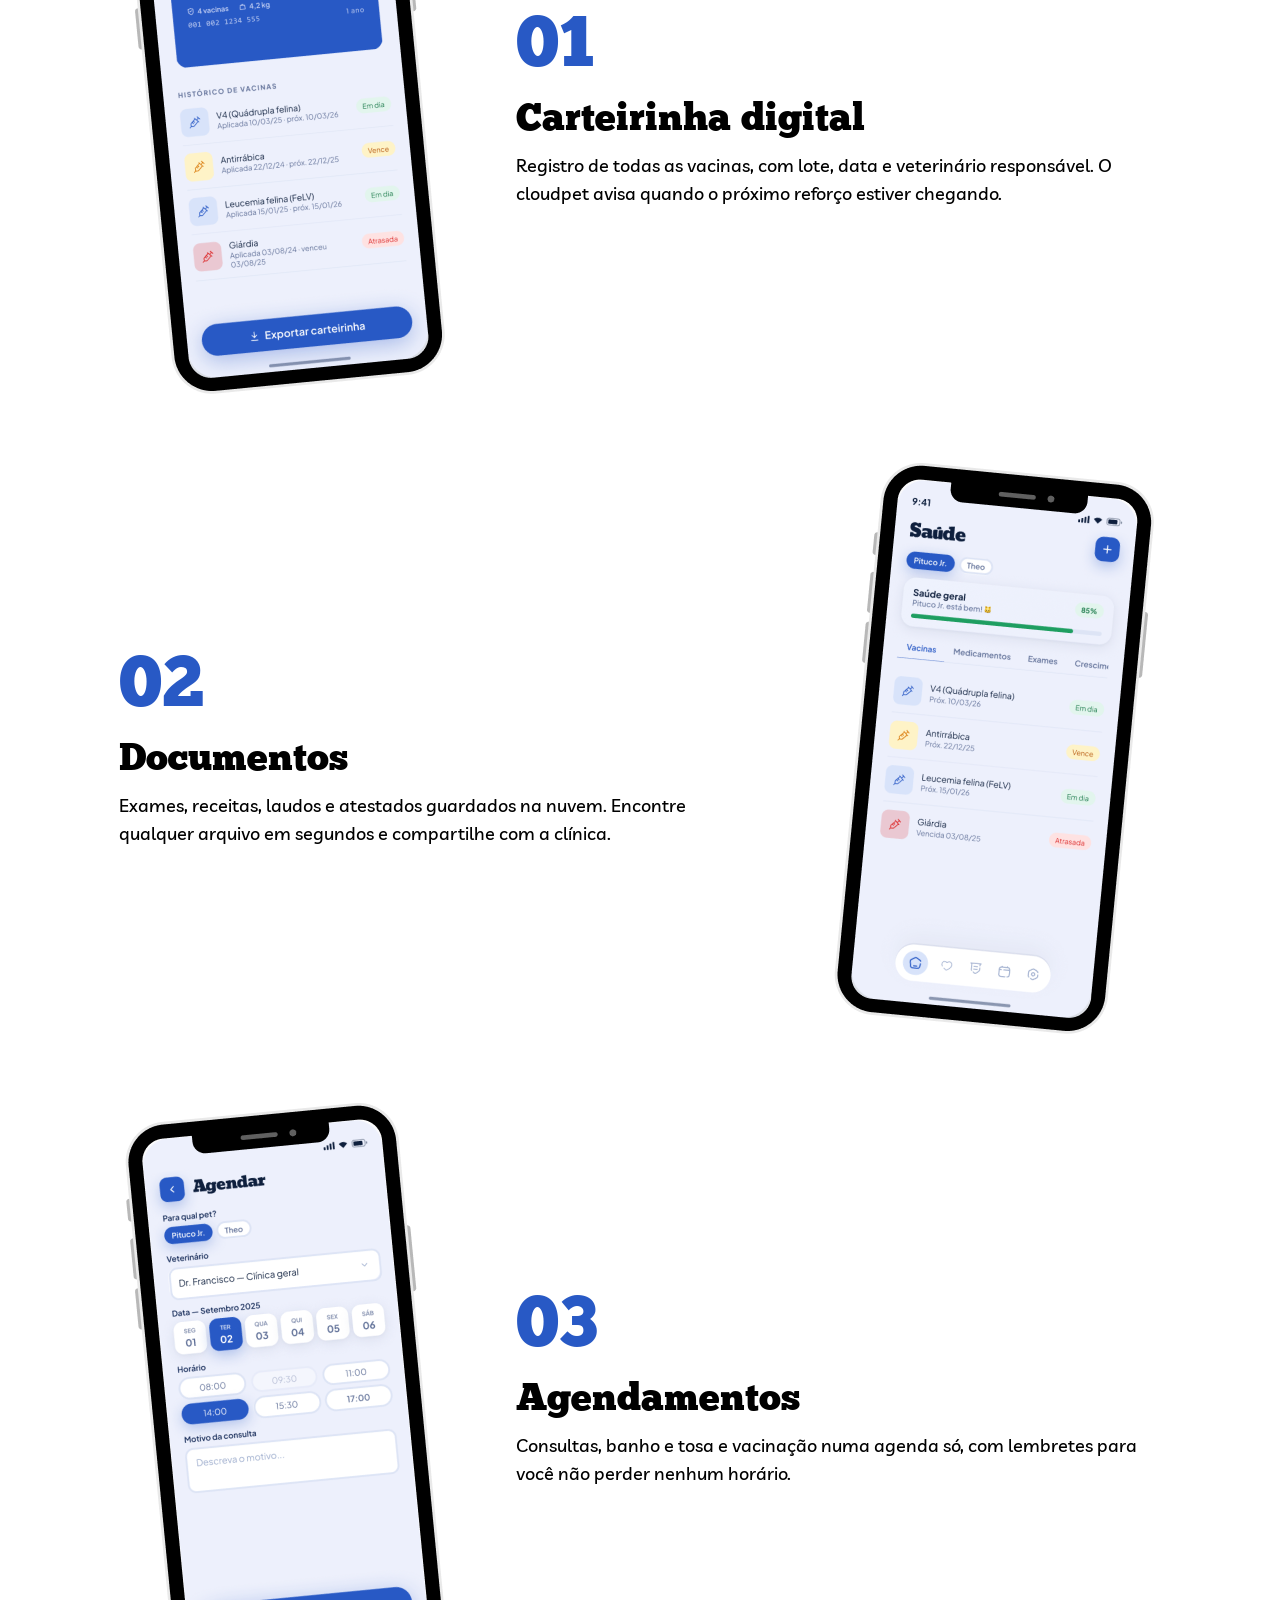
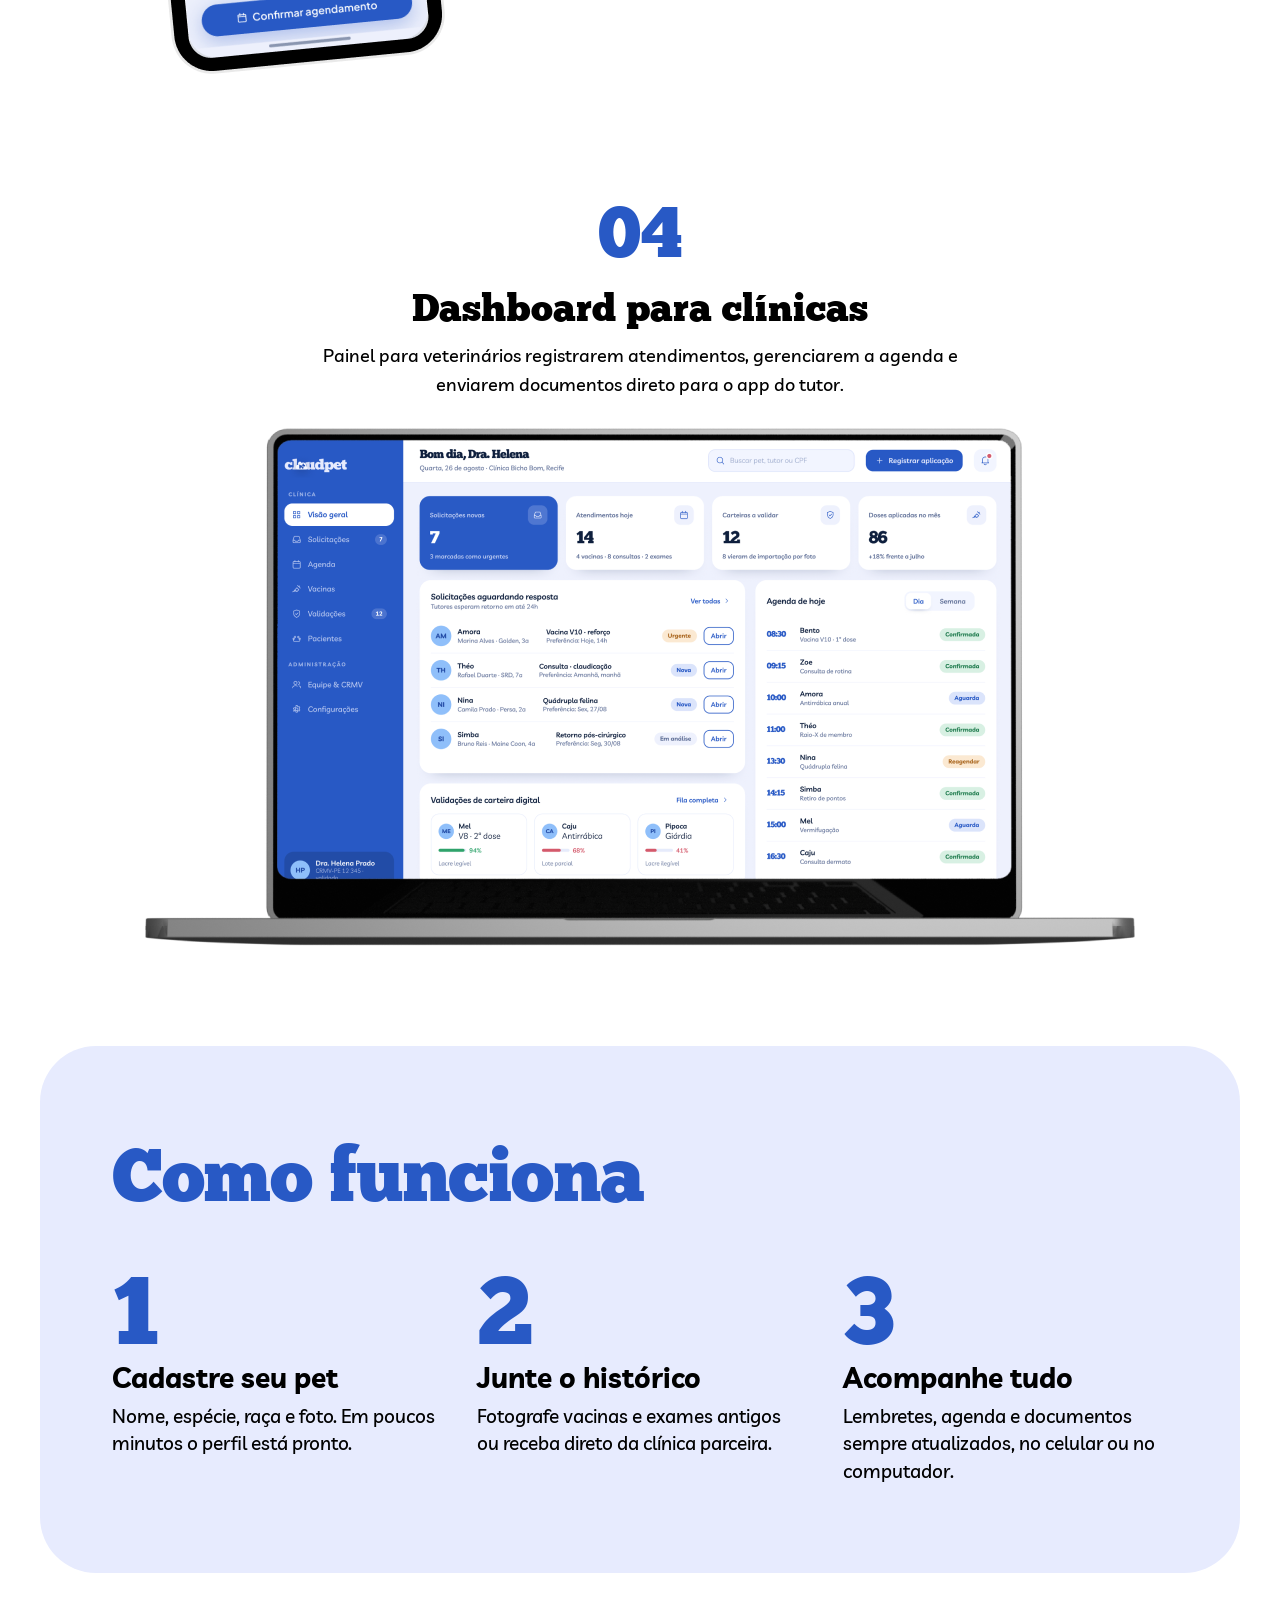
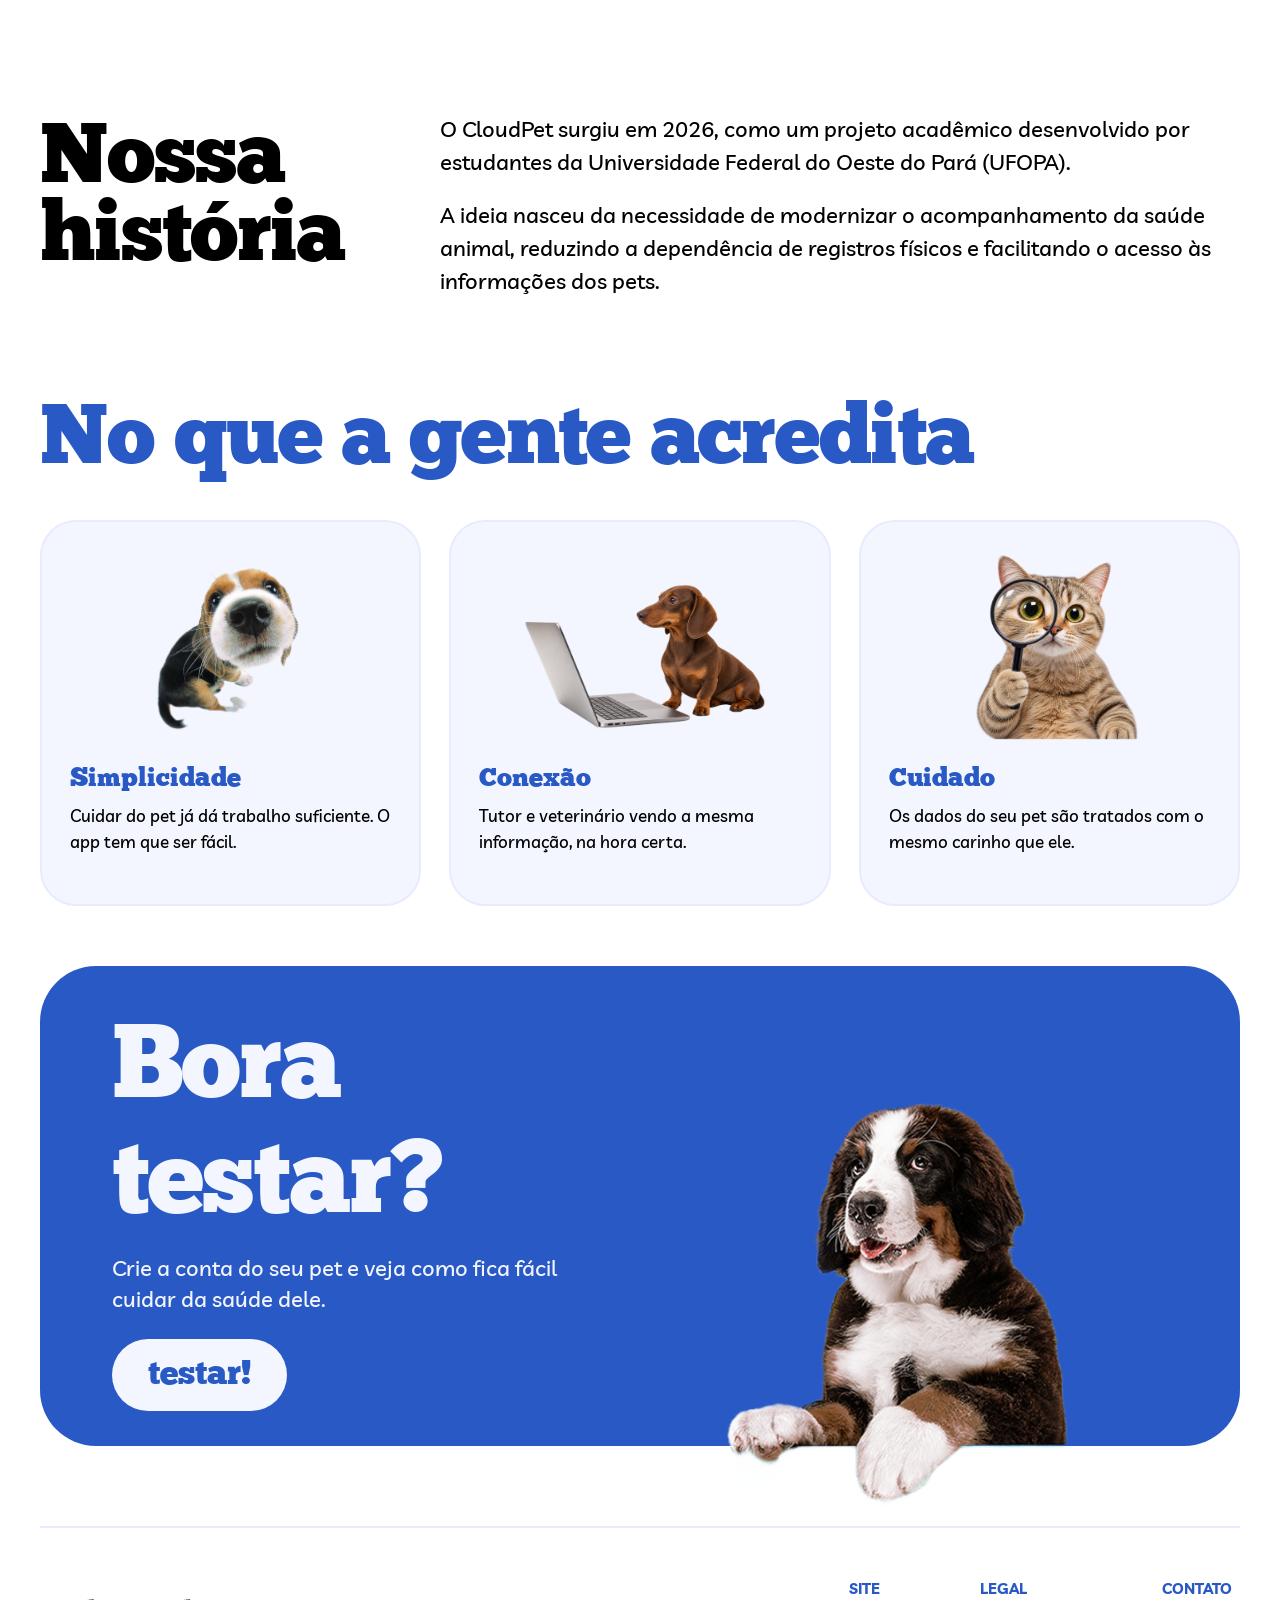
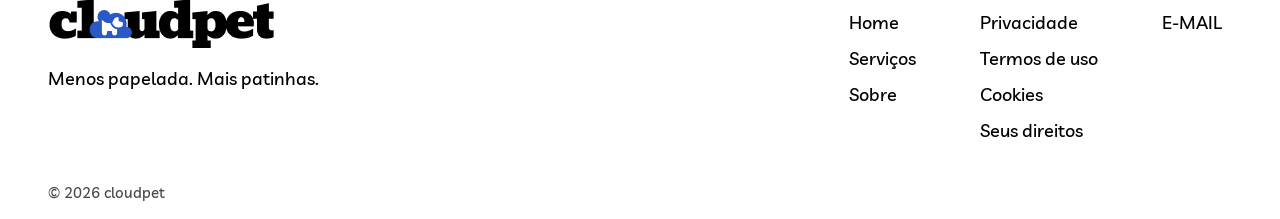
==== commit a2c70814: "feat(legal): páginas de privacidade, termos, cookies e direitos do titular (LGPD)" ====
--- a/index.html
+++ b/index.html
@@ -168,7 +168,9 @@
 
     <footer class="site-footer shell">
       <div class="footer-brand">
-        <img src="assets/cloudpet-logo.png" alt="cloudpet" width="228" height="92" />
+        <a class="brand" href="#home" aria-label="cloudpet — início">
+          <img src="assets/cloudpet-logo.png" alt="cloudpet" width="228" height="92" />
+        </a>
         <p>Menos papelada. Mais patinhas.</p>
       </div>
       <div class="footer-links">
--- a/styles.css
+++ b/styles.css
@@ -208,11 +208,11 @@
 }
 
 .section-space { padding-block: 140px 40px; }
-.section-intro { display: grid; grid-template-columns: minmax(0, 820px) 380px; align-items: end; justify-content: space-between; gap: 40px; margin-bottom: 56px; }
+.section-intro { display: grid; grid-template-columns: minmax(0, 820px) 380px; align-items: end; justify-content: space-between; gap: 40px; margin-bottom: 56px;}
 .section-intro h2, .steps h2, .about-story h2, .beliefs h2, .cta h2 {
   margin: 0;
   font-size: clamp(58px, 5.85vw, 84px);
-  line-height: .92;
+  line-height: 1.1;
   letter-spacing: -.02em;
 }
 .section-intro p { max-width: 380px; margin: 0; font-size: 22px; line-height: 1.35; }
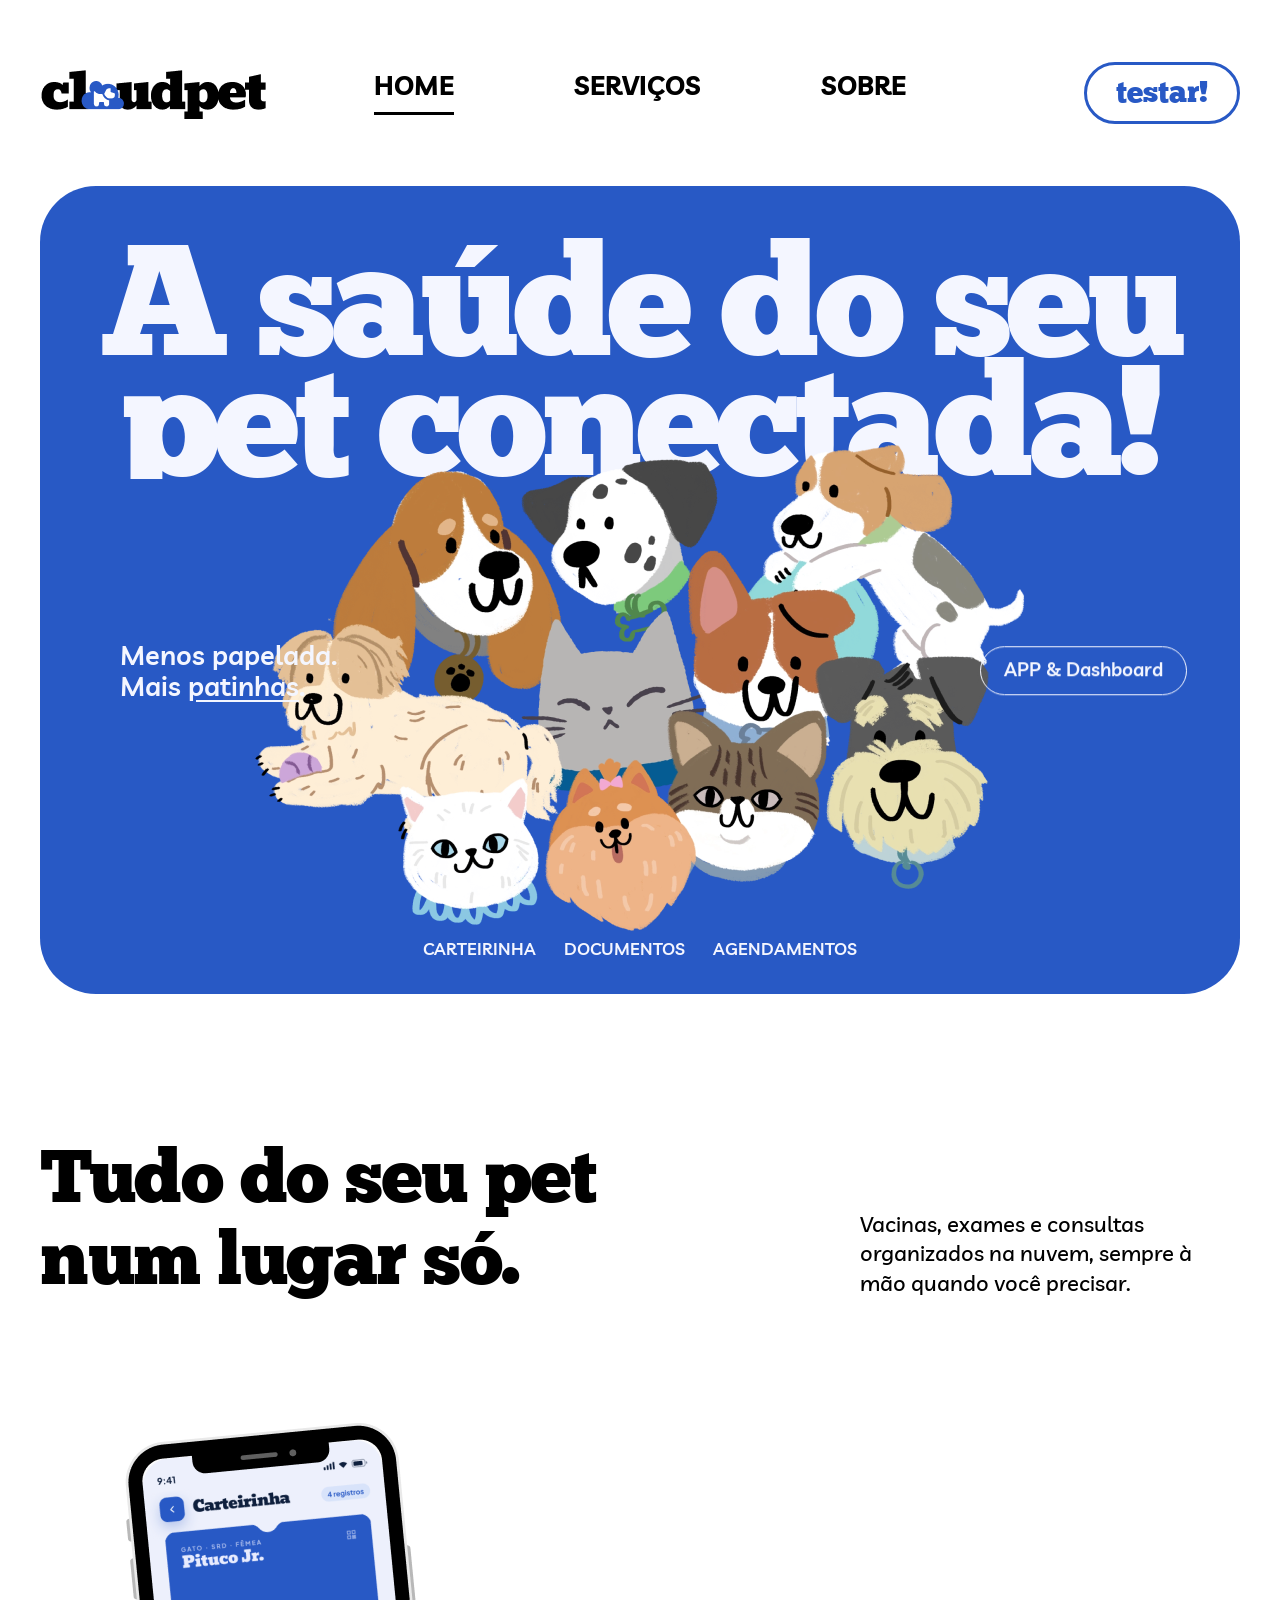
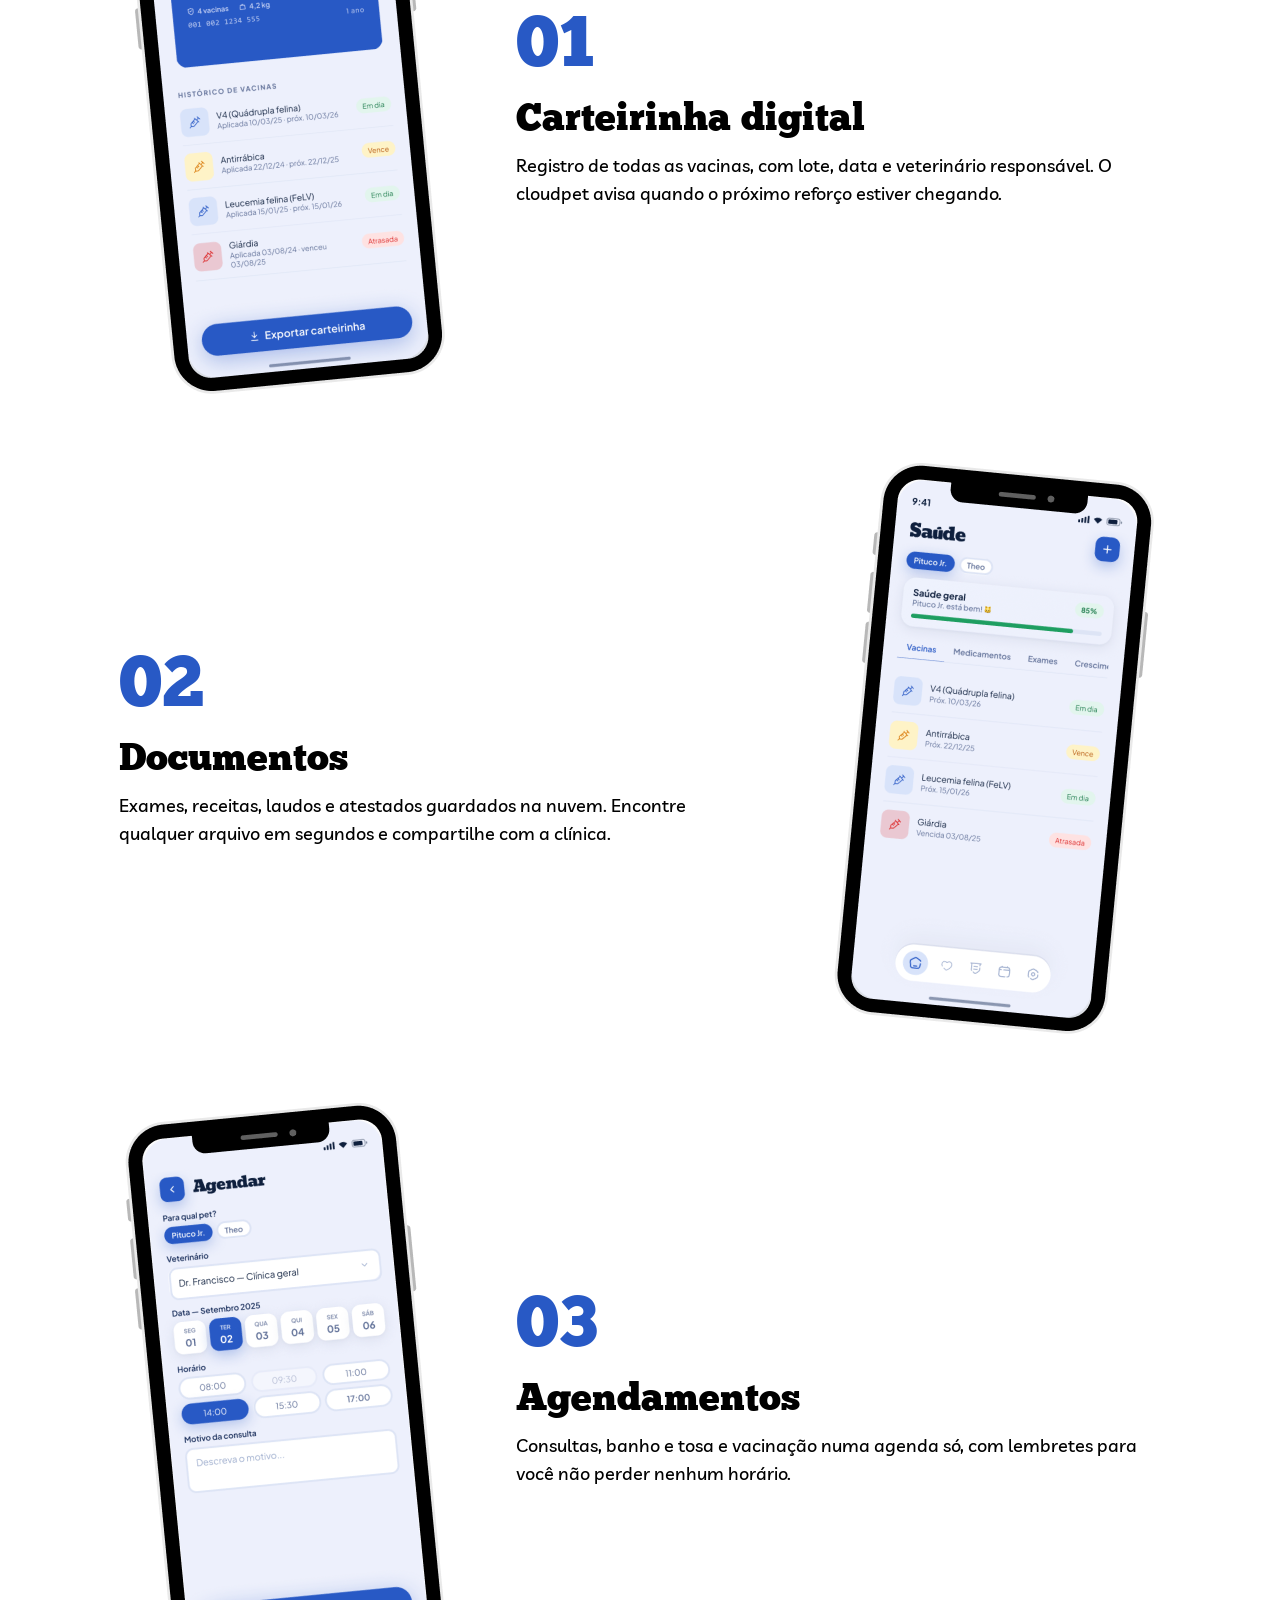
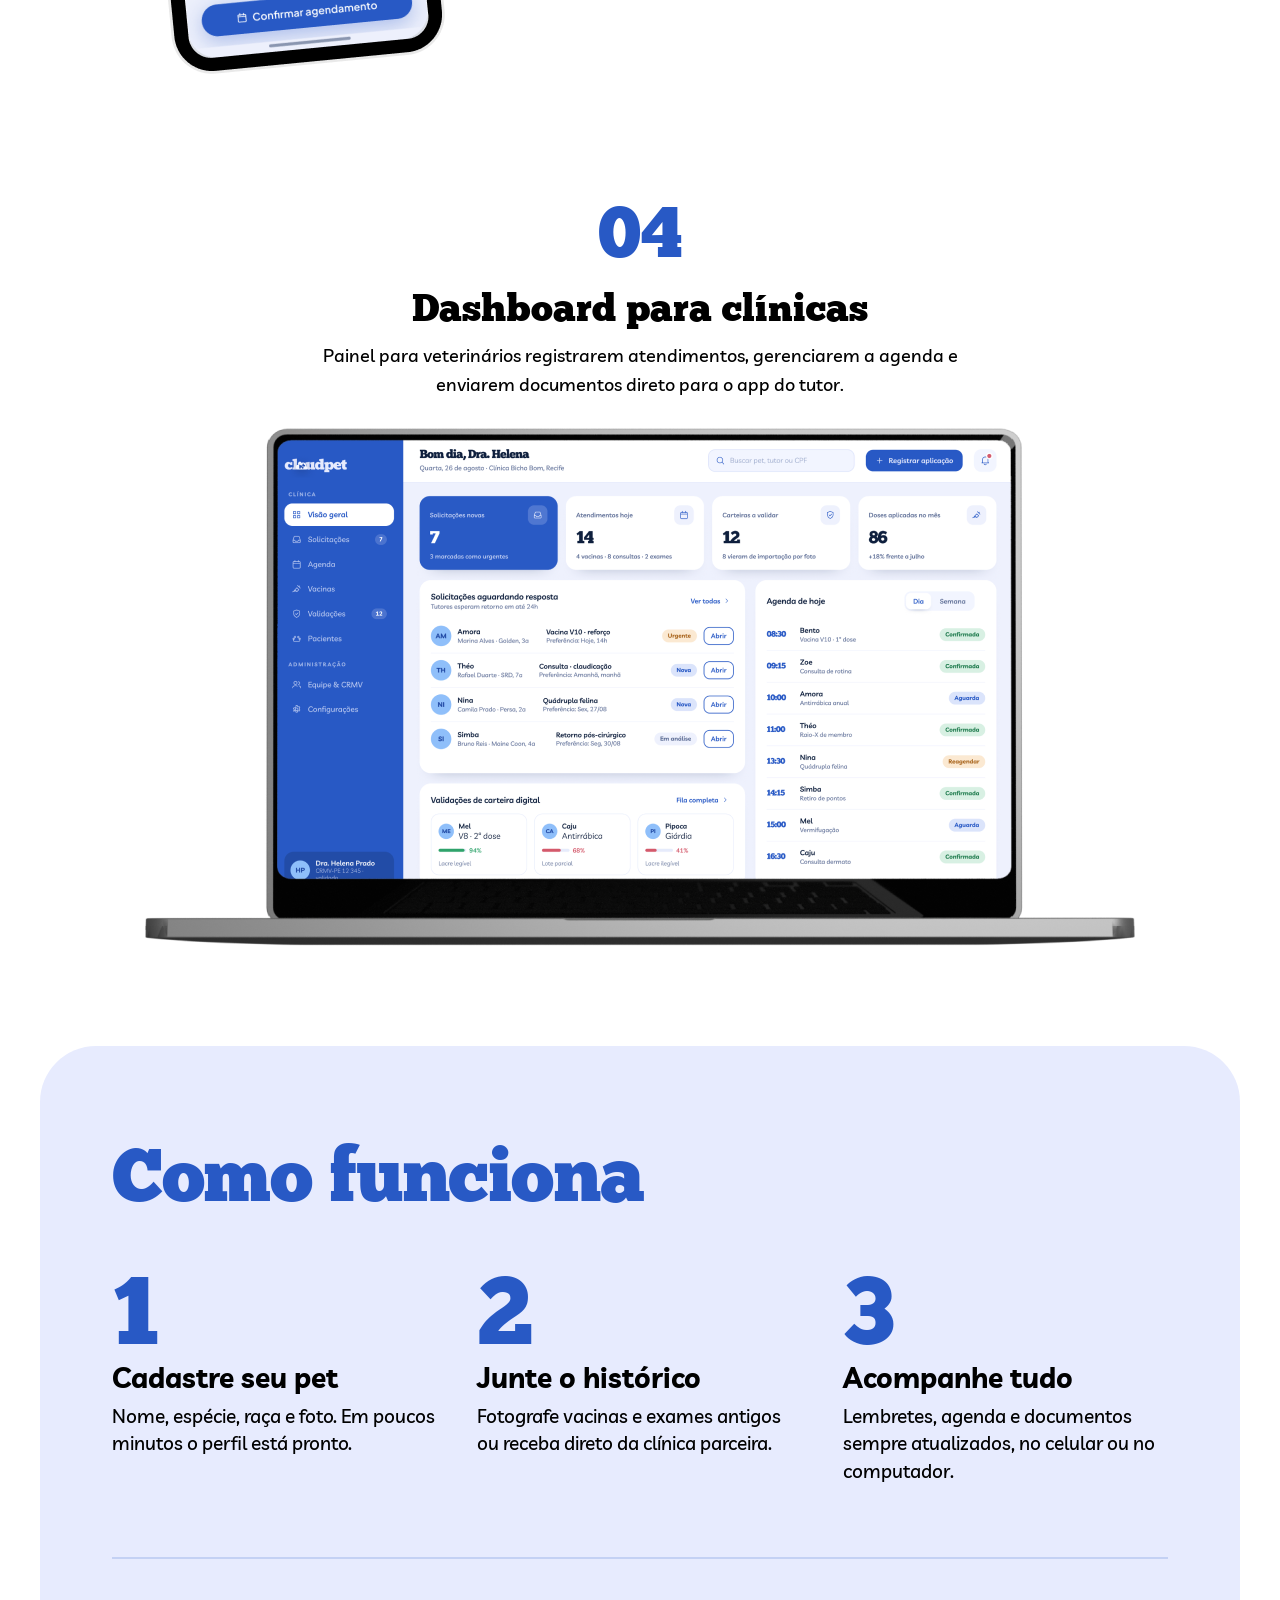
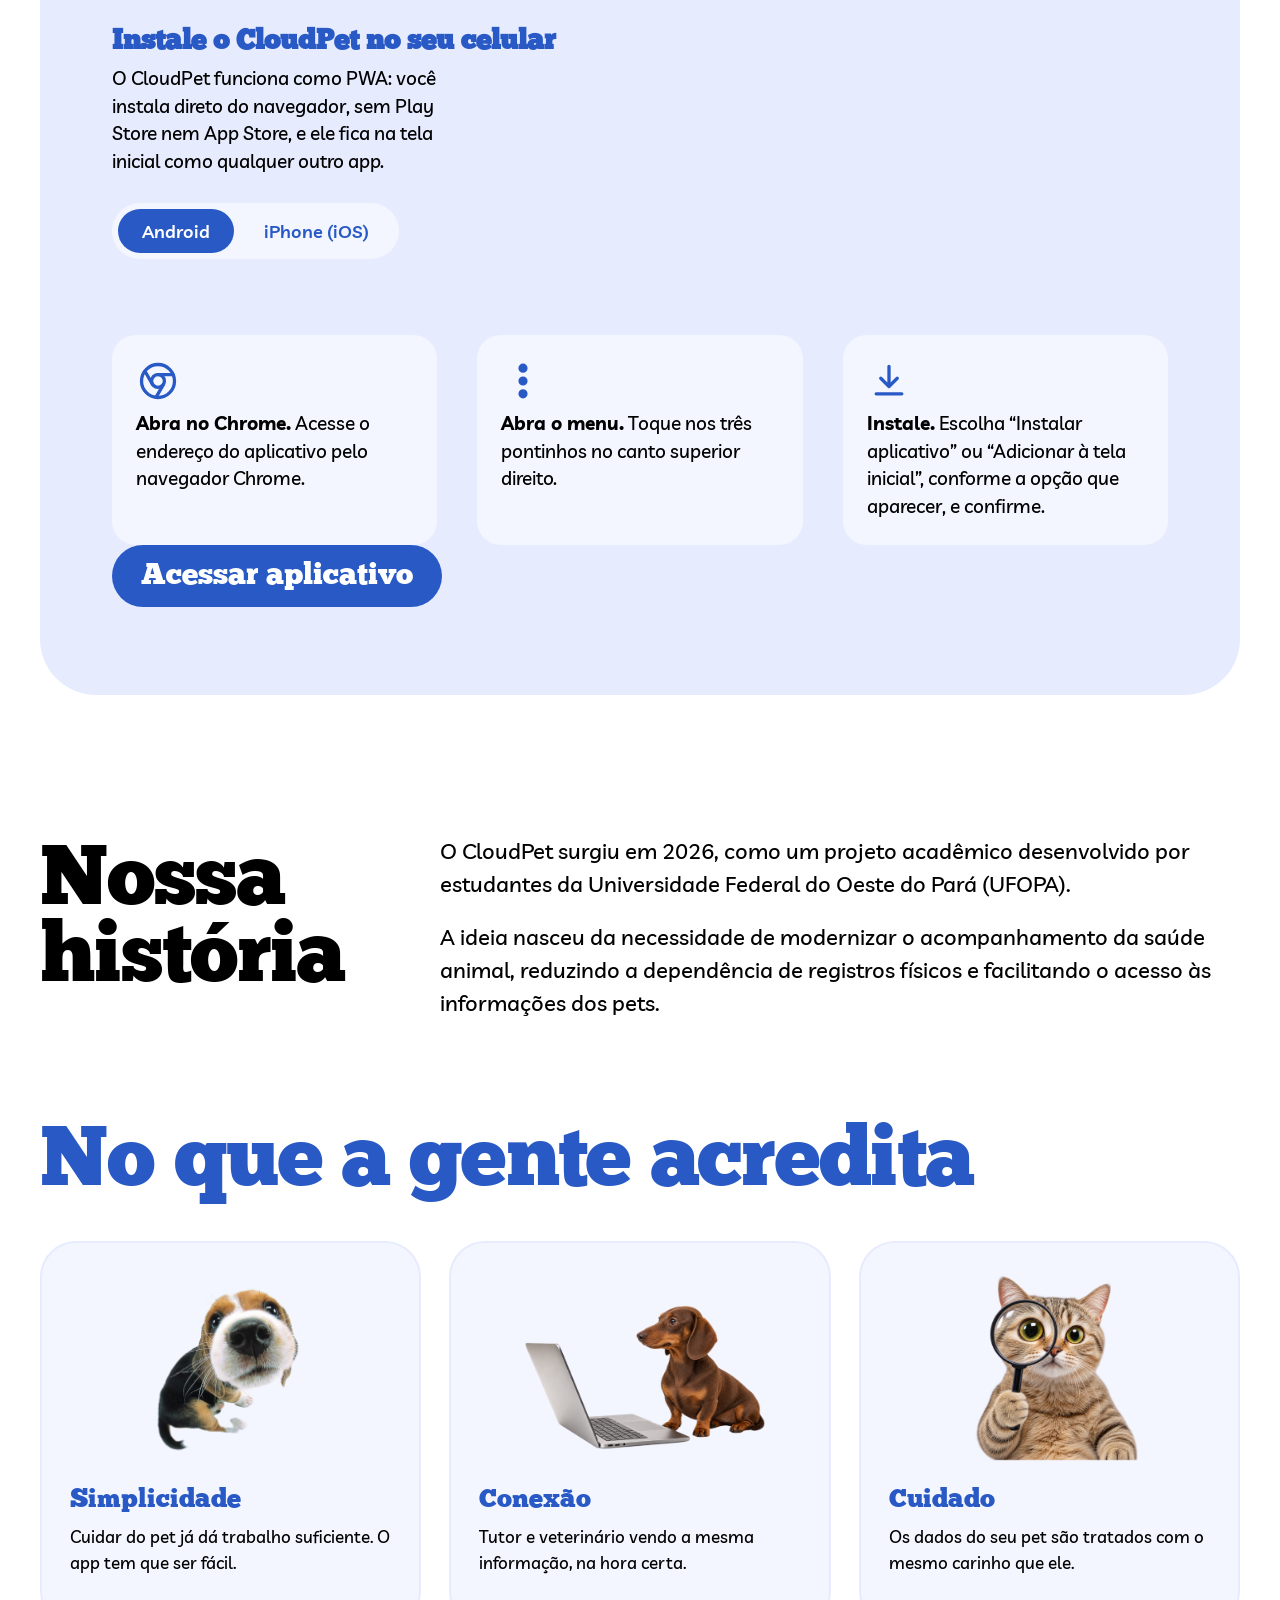
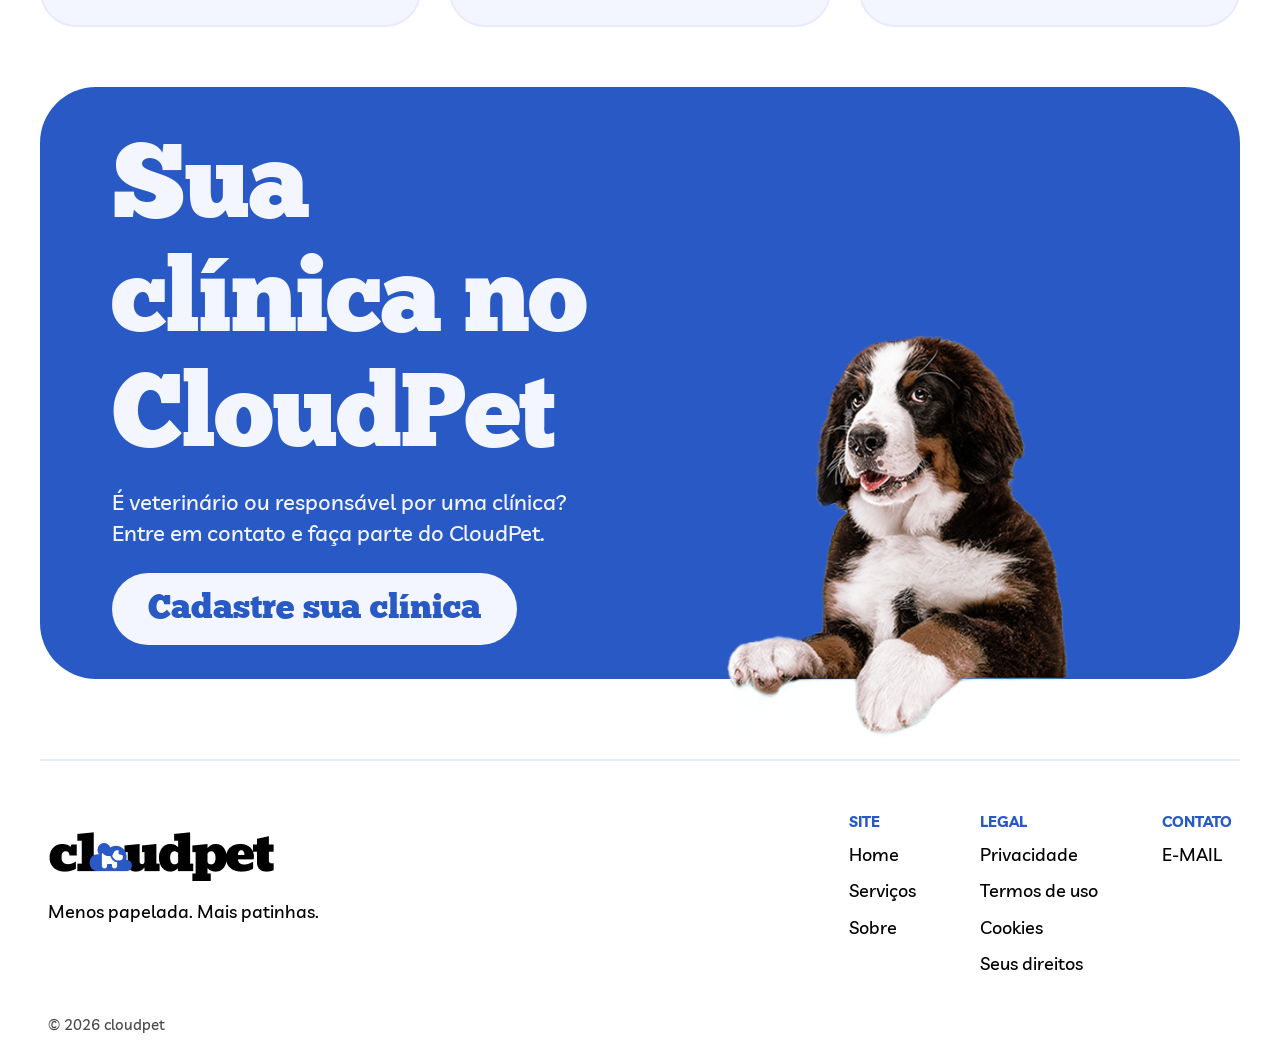
==== commit d4d1ae84: "feat: instruções de instalação e teste vet" ====
--- a/index.html
+++ b/index.html
@@ -38,7 +38,7 @@
         <a href="#sobre">Sobre</a>
       </nav>
 
-      <a class="button button-outline header-cta" href="#testar">testar!</a>
+      <a class="button button-outline header-cta" href="https://app.cloudpet.zumdigital.com.br/">testar!</a>
     </header>
 
     <main>
@@ -114,6 +114,48 @@
           <li><span>2</span><h3>Junte o histórico</h3><p>Fotografe vacinas e exames antigos ou receba direto da clínica parceira.</p></li>
           <li><span>3</span><h3>Acompanhe tudo</h3><p>Lembretes, agenda e documentos sempre atualizados, no celular ou no computador.</p></li>
         </ol>
+
+        <div class="install" aria-labelledby="install-title">
+          <h3 id="install-title">Instale o CloudPet no seu celular</h3>
+          <p class="install-lead">O CloudPet funciona como PWA: você instala direto do navegador, sem Play Store nem App Store, e ele fica na tela inicial como qualquer outro app.</p>
+          <div class="install-tabs" role="tablist" aria-label="Sistema do celular">
+            <button type="button" role="tab" id="tab-android" aria-controls="panel-android" aria-selected="true" data-platform="android">Android</button>
+            <button type="button" role="tab" id="tab-ios" aria-controls="panel-ios" aria-selected="false" tabindex="-1" data-platform="ios">iPhone (iOS)</button>
+          </div>
+          <div class="install-panel" role="tabpanel" id="panel-android" aria-labelledby="tab-android">
+            <ol class="install-steps">
+              <li>
+                <svg viewBox="0 0 24 24" aria-hidden="true"><circle cx="12" cy="12" r="9"/><circle cx="12" cy="12" r="3.5"/><path d="M12 8.5h8.2M9 13.8 4.9 6.7M15 13.8l-4.1 7.1"/></svg>
+                <p><strong>Abra no Chrome.</strong> Acesse o endereço do aplicativo pelo navegador Chrome.</p>
+              </li>
+              <li>
+                <svg viewBox="0 0 24 24" aria-hidden="true"><circle cx="12" cy="5" r="1.6"/><circle cx="12" cy="12" r="1.6"/><circle cx="12" cy="19" r="1.6"/></svg>
+                <p><strong>Abra o menu.</strong> Toque nos três pontinhos no canto superior direito.</p>
+              </li>
+              <li>
+                <svg viewBox="0 0 24 24" aria-hidden="true"><path d="M12 4v11M7.5 10.5 12 15l4.5-4.5M5 19h14"/></svg>
+                <p><strong>Instale.</strong> Escolha “Instalar aplicativo” ou “Adicionar à tela inicial”, conforme a opção que aparecer, e confirme.</p>
+              </li>
+            </ol>
+          </div>
+          <div class="install-panel" role="tabpanel" id="panel-ios" aria-labelledby="tab-ios" hidden>
+            <ol class="install-steps">
+              <li>
+                <svg viewBox="0 0 24 24" aria-hidden="true"><circle cx="12" cy="12" r="9"/><path d="m15.5 8.5-2 5-5 2 2-5z"/></svg>
+                <p><strong>Abra no Safari.</strong> No iPhone, a instalação só funciona pelo Safari.</p>
+              </li>
+              <li>
+                <svg viewBox="0 0 24 24" aria-hidden="true"><path d="M12 15V4M8.5 7.5 12 4l3.5 3.5M6 11H5v9h14v-9h-1"/></svg>
+                <p><strong>Compartilhe.</strong> Toque no botão de compartilhar, na barra do navegador.</p>
+              </li>
+              <li>
+                <svg viewBox="0 0 24 24" aria-hidden="true"><rect x="4" y="4" width="16" height="16" rx="4"/><path d="M12 8v8M8 12h8"/></svg>
+                <p><strong>Adicione.</strong> Escolha “Adicionar à Tela de Início” e toque em “Adicionar”.</p>
+              </li>
+            </ol>
+          </div>
+          <a class="button button-blue" href="https://app.cloudpet.zumdigital.com.br/">Acessar aplicativo</a>
+        </div>
       </section>
 
       <section class="about-section shell section-space" id="sobre" aria-labelledby="about-title">
@@ -157,10 +199,9 @@
 
       <section class="cta shell reveal" id="testar" aria-labelledby="cta-title">
         <div class="cta-copy">
-          <h2 id="cta-title">Bora testar?</h2>
-          <p>Crie a conta do seu pet e veja como fica fácil cuidar da saúde dele.</p>
-          <a class="button button-light" href="#contato" data-test-access>testar!</a>
-          <p class="cta-status" id="cta-status" role="status" aria-live="polite" hidden></p>
+          <h2 id="cta-title">Sua clínica no CloudPet</h2>
+          <p>É veterinário ou responsável por uma clínica? Entre em contato e faça parte do CloudPet.</p>
+          <a class="button button-light" href="mailto:contato@cloudpet.zumdigital.com.br?subject=Cadastro%20de%20cl%C3%ADnica&amp;body=Ol%C3%A1!%20Tenho%20interesse%20em%20cadastrar%20minha%20cl%C3%ADnica%20veterin%C3%A1ria%20no%20CloudPet%20e%20gostaria%20de%20saber%20como%20participar%20da%20plataforma.">Cadastre sua clínica</a>
         </div>
         <img class="dog" src="assets/puppy-cta-v2.png" alt="Filhote de boiadeiro de Berna apoiado na borda" width="1224" height="1008" />
       </section>
--- a/styles.css
+++ b/styles.css
@@ -252,6 +252,24 @@
   background: var(--mist);
 }
 .steps h2 { color: var(--blue); }
+
+.install { margin-top: 72px; padding-top: 56px; border-top: 2px solid rgba(40, 89, 197, .18); }
+.install h3 { margin: 0; color: var(--blue); font-family: var(--display); font-size: 40px; line-height: 1.1; }
+.install-lead { max-width: 640px; margin: 14px 0 0; }
+.install-tabs { display: inline-flex; gap: 6px; margin: 28px 0 24px; padding: 6px; border-radius: 999px; background: var(--snow); }
+.install-tabs button {
+  min-height: 44px; padding: 8px 24px; border: 0; border-radius: 999px;
+  color: var(--blue); background: transparent; font: 600 18px var(--body); cursor: pointer;
+  transition: background-color 180ms ease, color 180ms ease;
+}
+.install-tabs button[aria-selected="true"] { color: #fff; background: var(--blue); }
+.install-steps { display: grid; grid-template-columns: repeat(3, 1fr); gap: 20px; margin: 0 0 32px; padding: 0; list-style: none; }
+.install-steps li { padding: 24px; border-radius: 24px; background: var(--snow); }
+.install-steps svg { width: 44px; height: 44px; fill: none; stroke: var(--blue); stroke-width: 1.8; stroke-linecap: round; stroke-linejoin: round; }
+.install-steps svg circle[r="1.6"] { fill: var(--blue); }
+.install-steps p { margin-top: 14px; font-size: 17px; }
+.button-blue { color: #fff; background: var(--blue); }
+.button-blue:hover { background: var(--blue-dark); }
 .steps ol { display: grid; grid-template-columns: repeat(3, 1fr); gap: 40px; margin: 52px 0 0; padding: 0; list-style: none; }
 .steps li > span { color: var(--blue); font-size: 96px; line-height: .9; }
 .steps h3 { margin: 8px 0 8px; font-size: 28px; line-height: 1.2; }
@@ -306,7 +324,6 @@
 .cta-copy { position: relative; z-index: 1; align-self: center; padding-bottom: 34px;}
 .cta h2 { font-size: 104px; }
 .cta p { max-width: 520px; margin: 22px 0 24px; font-size: 22px; line-height: 1.4; }
-.cta .cta-status { max-width: 480px; margin: 14px 0 0; font-size: 16px; }
 .button-light { min-height: 72px; padding: 13px 36px 18px; color: var(--blue); background: var(--snow); font-size: 34px; }
 .cta > img { position: relative; z-index: 2; align-self: end; width: 541px; height: auto; object-fit: contain; }
 .dog { transform: translateY(62px) !important; }
@@ -621,6 +638,14 @@
   .steps li > span { font-size: 64px; }
   .steps h3 { margin-top: 2px; font-size: 23px; }
   .steps p { max-width: 36ch; font-size: 16px; line-height: 1.5; }
+  .install { margin-top: 48px; padding-top: 36px; }
+  .install h3 { font-size: 28px; }
+  .install-tabs { display: flex; }
+  .install-tabs button { flex: 1; padding-inline: 12px; font-size: 16px; }
+  .install-steps { grid-template-columns: 1fr; gap: 14px; }
+  .install-steps li { display: flex; gap: 16px; align-items: flex-start; padding: 18px; }
+  .install-steps svg { flex: none; width: 36px; height: 36px; }
+  .install-steps p { margin-top: 0; font-size: 15px; }
 
   .about-section { padding-bottom: 34px; }
   .about-story { grid-template-columns: 1fr; gap: 28px; }
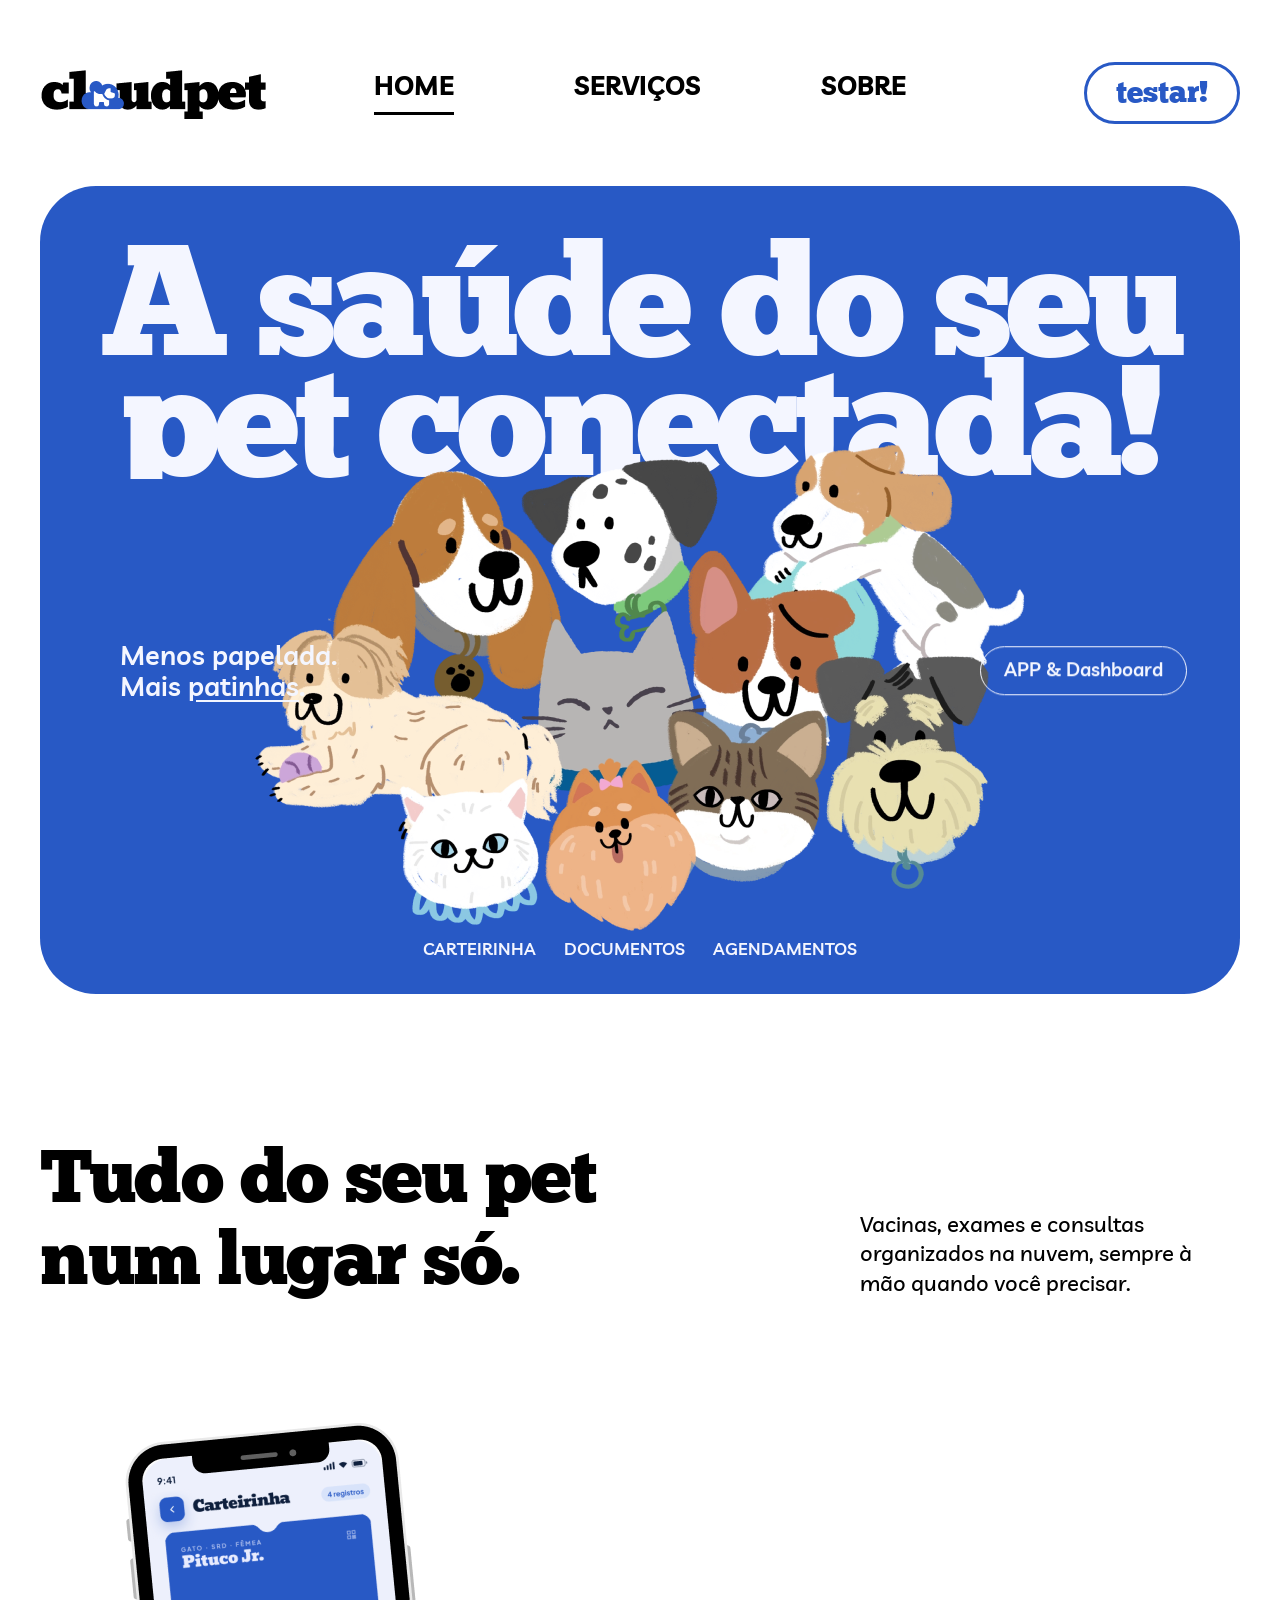
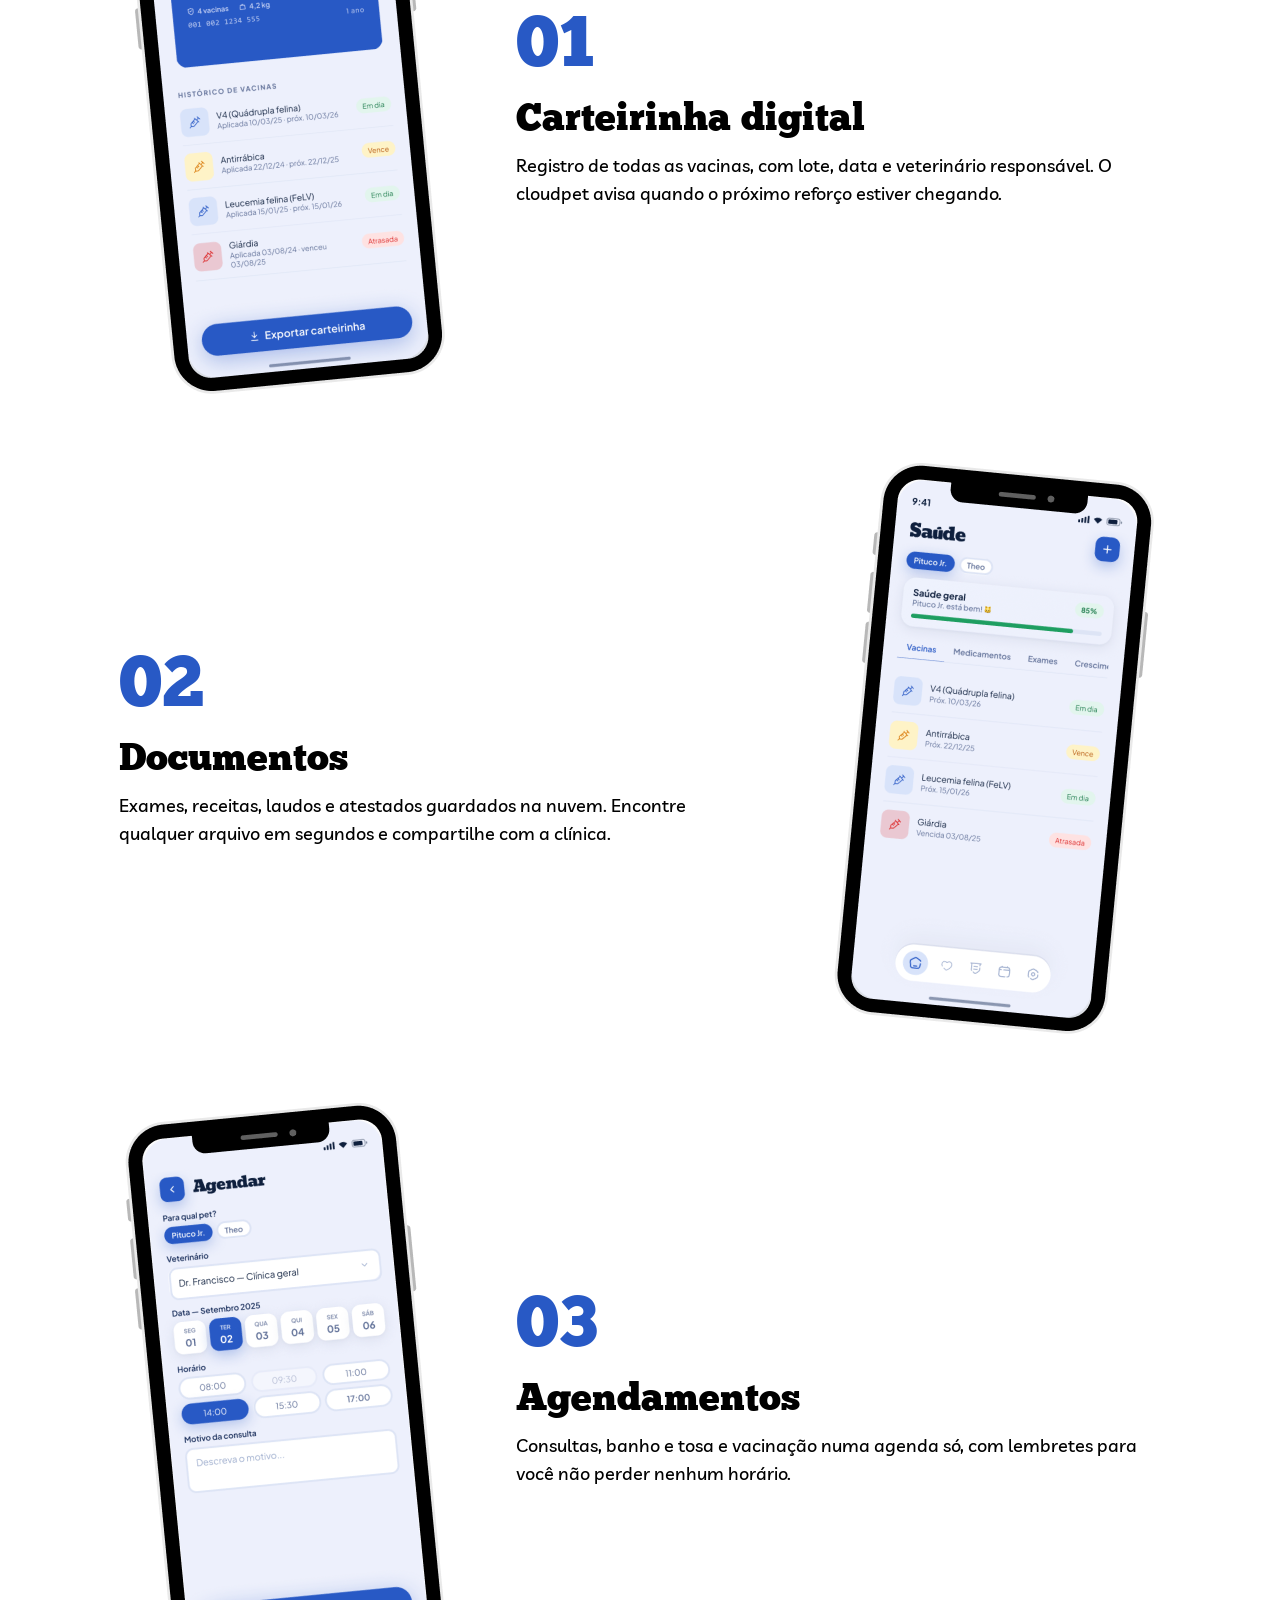
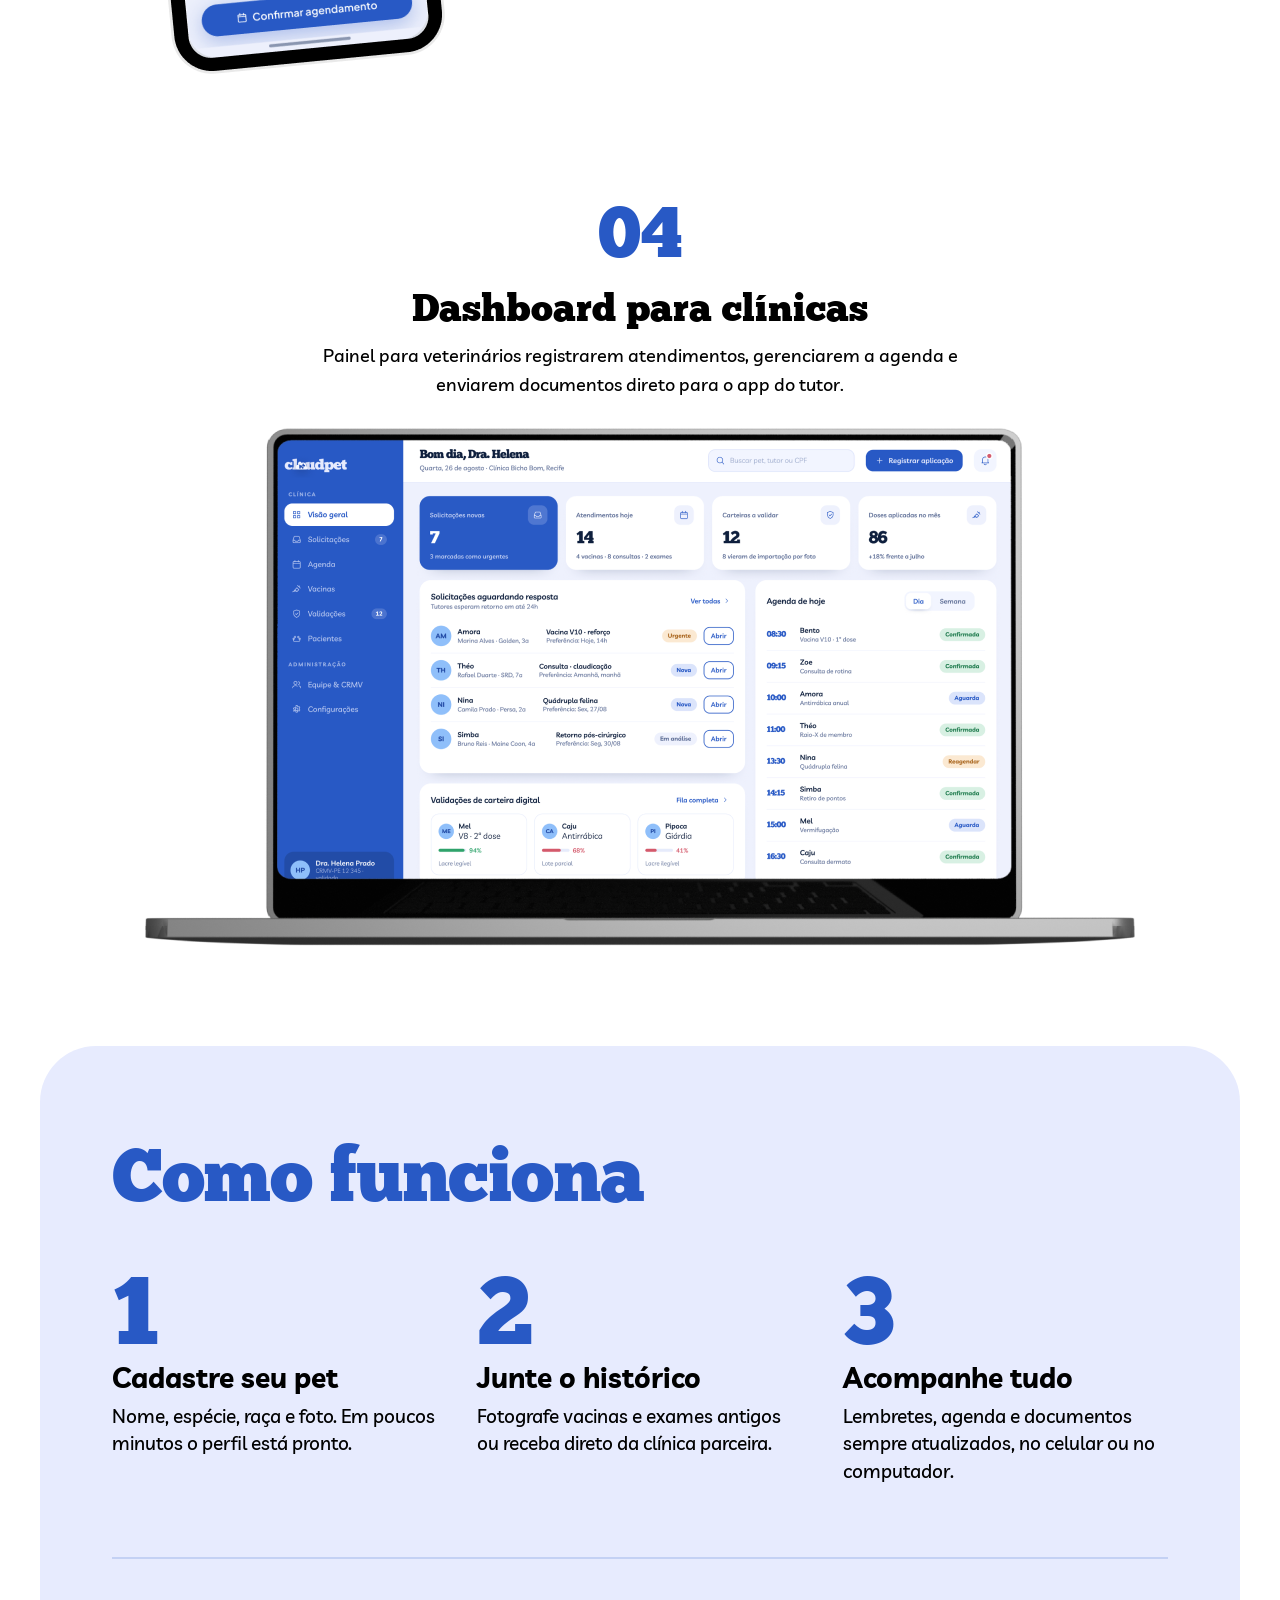
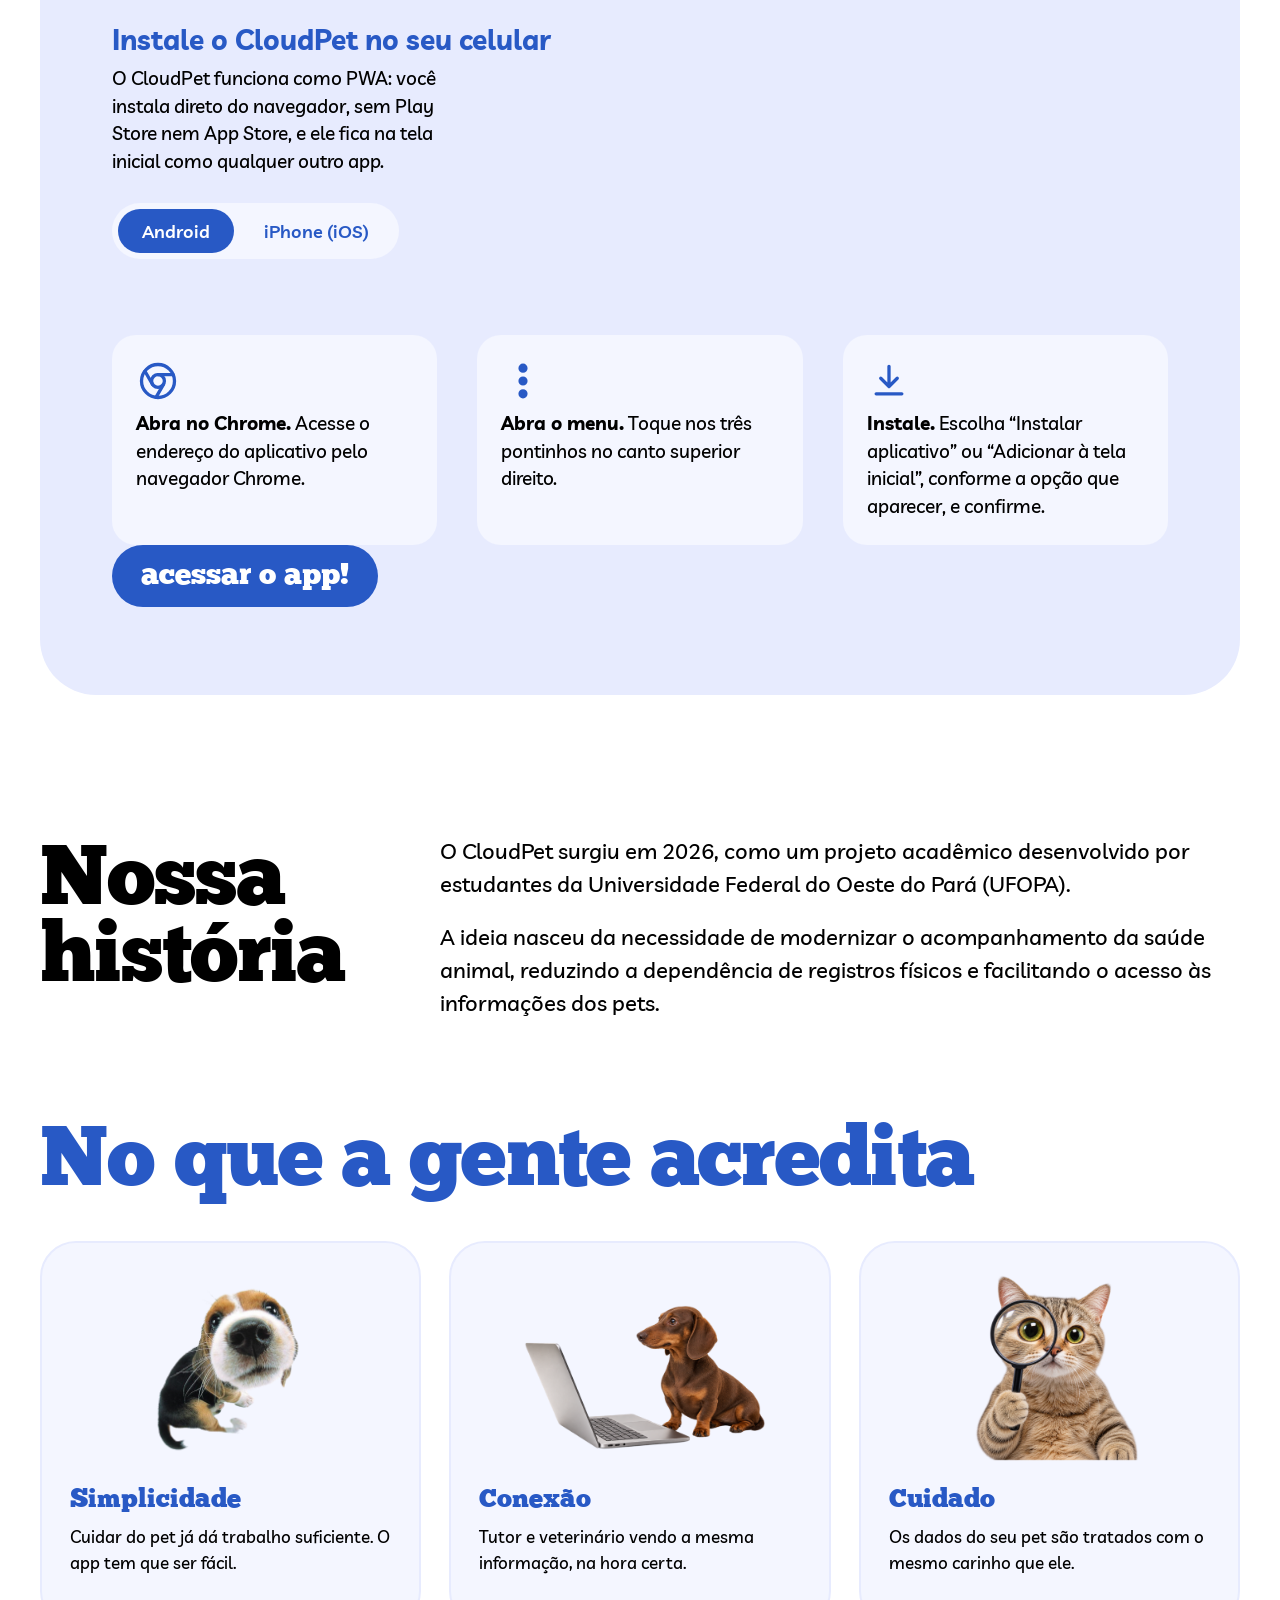
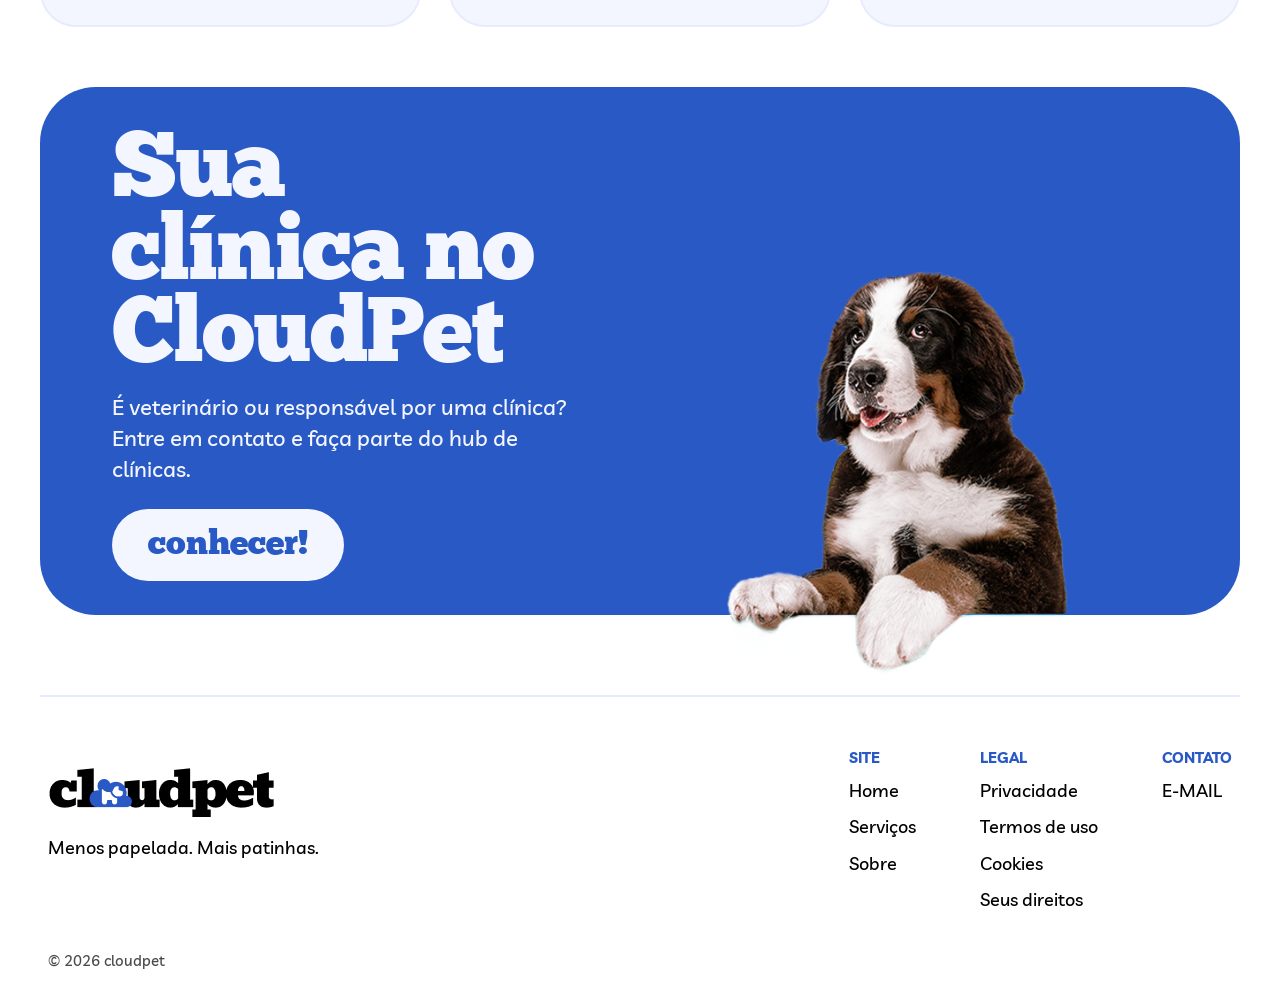
==== commit 05d531dc: "feat: instruções de instalação e teste vet" ====
--- a/index.html
+++ b/index.html
@@ -154,7 +154,7 @@
               </li>
             </ol>
           </div>
-          <a class="button button-blue" href="https://app.cloudpet.zumdigital.com.br/">Acessar aplicativo</a>
+          <a class="button button-blue" href="https://app.cloudpet.zumdigital.com.br/">acessar o app!</a>
         </div>
       </section>
 
@@ -200,8 +200,8 @@
       <section class="cta shell reveal" id="testar" aria-labelledby="cta-title">
         <div class="cta-copy">
           <h2 id="cta-title">Sua clínica no CloudPet</h2>
-          <p>É veterinário ou responsável por uma clínica? Entre em contato e faça parte do CloudPet.</p>
-          <a class="button button-light" href="mailto:contato@cloudpet.zumdigital.com.br?subject=Cadastro%20de%20cl%C3%ADnica&amp;body=Ol%C3%A1!%20Tenho%20interesse%20em%20cadastrar%20minha%20cl%C3%ADnica%20veterin%C3%A1ria%20no%20CloudPet%20e%20gostaria%20de%20saber%20como%20participar%20da%20plataforma.">Cadastre sua clínica</a>
+          <p>É veterinário ou responsável por uma clínica? Entre em contato e faça parte do hub de clínicas.</p>
+          <a class="button button-light" href="mailto:contato@cloudpet.zumdigital.com.br?subject=Cadastro%20de%20cl%C3%ADnica&amp;body=Ol%C3%A1!%20Tenho%20interesse%20em%20cadastrar%20minha%20cl%C3%ADnica%20veterin%C3%A1ria%20no%20CloudPet%20e%20gostaria%20de%20saber%20como%20participar%20da%20plataforma.">conhecer!</a>
         </div>
         <img class="dog" src="assets/puppy-cta-v2.png" alt="Filhote de boiadeiro de Berna apoiado na borda" width="1224" height="1008" />
       </section>
--- a/styles.css
+++ b/styles.css
@@ -21,7 +21,7 @@
 
 *, *::before, *::after { box-sizing: border-box; }
 
-html { scroll-behavior: smooth; }
+html { scroll-behavior: smooth; overflow-x: clip; }
 
 body {
   margin: 0;
@@ -31,7 +31,7 @@
   font-size: 18px;
   font-weight: 500;
   line-height: 1.45;
-  overflow-x: hidden;
+  overflow-x: clip;
 }
 
 img { display: block; max-width: 100%; height: auto; }
@@ -254,7 +254,7 @@
 .steps h2 { color: var(--blue); }
 
 .install { margin-top: 72px; padding-top: 56px; border-top: 2px solid rgba(40, 89, 197, .18); }
-.install h3 { margin: 0; color: var(--blue); font-family: var(--display); font-size: 40px; line-height: 1.1; }
+.install h3 { margin: 0; color: var(--blue); font-family: var(--body); font-size: 34px; font-weight: 700; line-height: 1.2; }
 .install-lead { max-width: 640px; margin: 14px 0 0; }
 .install-tabs { display: inline-flex; gap: 6px; margin: 28px 0 24px; padding: 6px; border-radius: 999px; background: var(--snow); }
 .install-tabs button {
@@ -263,7 +263,7 @@
   transition: background-color 180ms ease, color 180ms ease;
 }
 .install-tabs button[aria-selected="true"] { color: #fff; background: var(--blue); }
-.install-steps { display: grid; grid-template-columns: repeat(3, 1fr); gap: 20px; margin: 0 0 32px; padding: 0; list-style: none; }
+.install-steps { display: grid; grid-template-columns: repeat(3, 1fr); gap: 20px; margin: 0 0 44px; padding: 0; list-style: none; }
 .install-steps li { padding: 24px; border-radius: 24px; background: var(--snow); }
 .install-steps svg { width: 44px; height: 44px; fill: none; stroke: var(--blue); stroke-width: 1.8; stroke-linecap: round; stroke-linejoin: round; }
 .install-steps svg circle[r="1.6"] { fill: var(--blue); }
@@ -322,7 +322,7 @@
   background: var(--blue);
 }
 .cta-copy { position: relative; z-index: 1; align-self: center; padding-bottom: 34px;}
-.cta h2 { font-size: 104px; }
+.cta h2 { font-size: 92px; line-height: .9; }
 .cta p { max-width: 520px; margin: 22px 0 24px; font-size: 22px; line-height: 1.4; }
 .button-light { min-height: 72px; padding: 13px 36px 18px; color: var(--blue); background: var(--snow); font-size: 34px; }
 .cta > img { position: relative; z-index: 2; align-self: end; width: 541px; height: auto; object-fit: contain; }
@@ -438,7 +438,7 @@
   .hero-chip { right: 40px; }
   .section-intro { grid-template-columns: minmax(0, 1fr) 320px; }
   .cta { grid-template-columns: 1fr 46%; }
-  .cta h2 { font-size: 78px; }
+  .cta h2 { font-size: 70px; }
 }
 
 @media (max-width: 900px) {
@@ -639,7 +639,8 @@
   .steps h3 { margin-top: 2px; font-size: 23px; }
   .steps p { max-width: 36ch; font-size: 16px; line-height: 1.5; }
   .install { margin-top: 48px; padding-top: 36px; }
-  .install h3 { font-size: 28px; }
+  .install h3 { font-size: 24px; }
+  .install-steps { margin-bottom: 32px; }
   .install-tabs { display: flex; }
   .install-tabs button { flex: 1; padding-inline: 12px; font-size: 16px; }
   .install-steps { grid-template-columns: 1fr; gap: 14px; }
@@ -679,6 +680,7 @@
     border-radius: 28px;
   }
   .cta-copy { padding: 0; }
+  .cta h2 { font-size: clamp(36px, 10vw, 52px); line-height: .9; }
   .dog { transform: translateY(53px) !important; }
   .cta p { max-width: 34ch; margin: 18px 0; font-size: 17px; line-height: 1.5; }
   .button-light { min-height: 58px; padding: 10px 27px 14px; font-size: 28px; }
